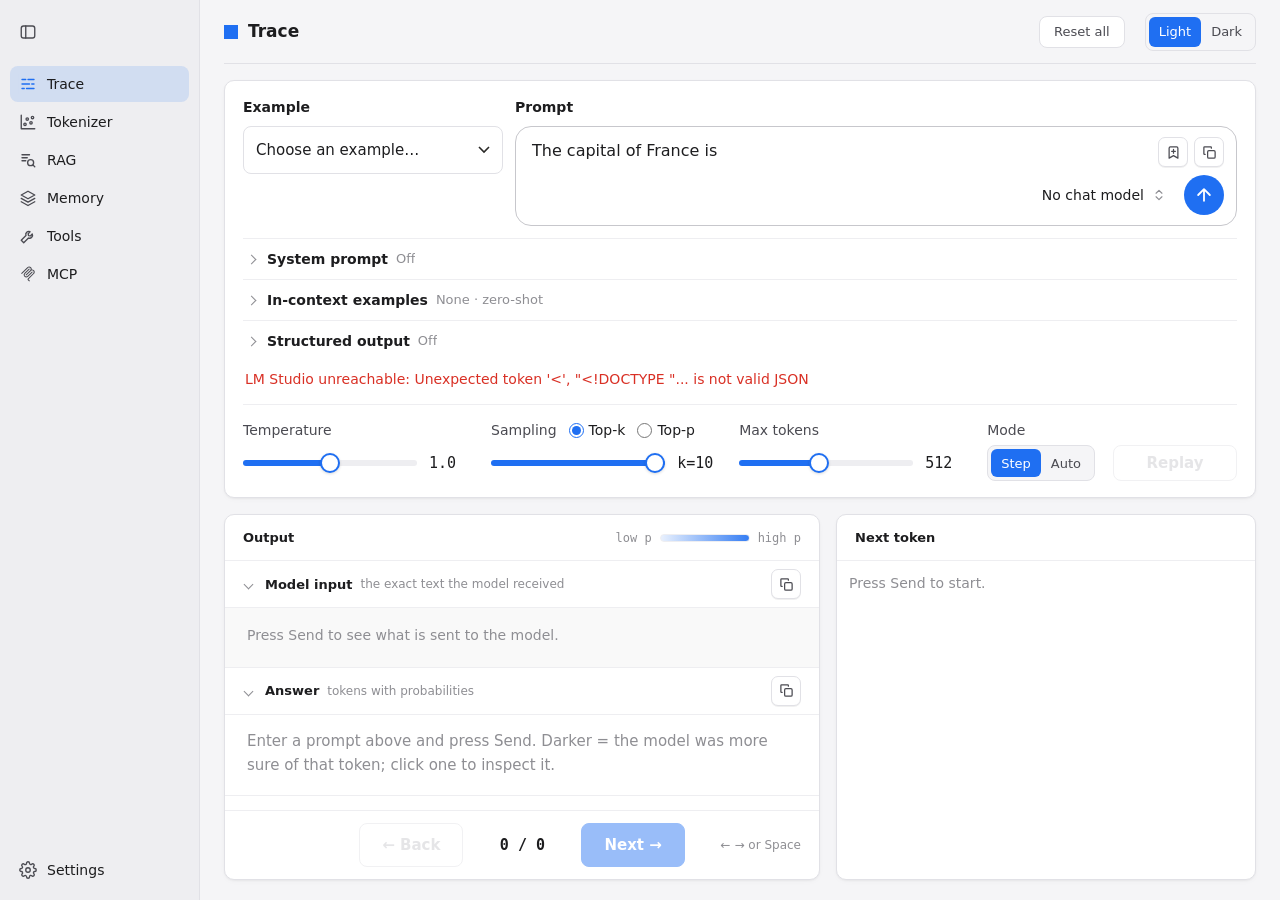
==== index.html @ a50390bc "MCP page: permissions shield, save/copy, date prompt, answer export; lmt script - MCP message box: S" ====
<!doctype html>
<html lang="en">
<head>
<meta charset="utf-8">
<meta name="viewport" content="width=device-width, initial-scale=1">
<title>LM Trace</title>
<style>
  /* LM Studio look: system font, white panels, light grey lines, blue accent.
     --red/--red-rgb carry the accent (token shading, chips); the name is historical. */
  :root {
    color-scheme: light;
    --paper: #f5f5f7;
    --field: #ffffff;
    --paper-2: #eeeef1;
    --line: #e1e1e6;
    --stone-2: #c7c7cc;
    --ink: #1d1d1f;
    --ink-2: #4b4b52;
    --ink-3: #8e8e93;
    --red: #1f6ff2;
    --red-rgb: 31, 111, 242;
    --sans: -apple-system, BlinkMacSystemFont, "SF Pro Text", system-ui, sans-serif;
    --mono: ui-monospace, "SF Mono", Menlo, monospace;
    --input-bg: #ffffff;
    --shadow-rgb: 0, 0, 0;
    --primary: #1f6ff2;
    --primary-hover: #185ed6;
    --on-primary: #ffffff;
    --danger: #d93025;
    --tip-bg: #1d1d1f;
    --tip-fg: #f5f5f7;
    --tip-sub: #c7c7cc;
    --tip-code: #8ab4ff;
    --r: 10px;
    --lift: 0 1px 2px rgba(0, 0, 0, .04), 0 2px 8px -4px rgba(0, 0, 0, .08);
  }
  :root[data-theme="dark"] {
    color-scheme: dark;
    --paper: #161618;
    --field: #1f1f22;
    --paper-2: #2a2a2e;
    --line: #333338;
    --stone-2: #4a4a50;
    --ink: #ececf0;
    --ink-2: #b9b9c0;
    --ink-3: #85858c;
    --red: #4c8dff;
    --red-rgb: 76, 141, 255;
    --input-bg: #18181a;
    --primary: #3b7cf5;
    --primary-hover: #5a90f7;
    --danger: #ff6b5e;
    --tip-bg: #f0f0f3;
    --tip-fg: #1d1d1f;
    --tip-sub: #4b4b52;
    --tip-code: #185ed6;
    --lift: 0 1px 2px rgba(0, 0, 0, .3), 0 2px 10px -4px rgba(0, 0, 0, .5);
  }
  /* Show tokens exactly: some code fonts would draw "<|" and "|>" as triangle ligatures. */
  * { font-variant-ligatures: none !important; font-feature-settings: "calt" 0, "liga" 0 !important; }
  * { box-sizing: border-box; }
  html, body { margin: 0; height: 100%; }
  body {
    background: var(--paper); color: var(--ink);
    font: 14px/1.5 var(--sans); -webkit-font-smoothing: antialiased;
  }
  .app {
    height: 100vh; max-width: 1280px; margin: 0 auto; padding: 0 24px 20px;
    display: grid; grid-template-rows: auto auto 1fr; gap: 16px;
  }

  /* Top bar */
  .top { display: flex; align-items: center; gap: 16px; height: 64px; border-bottom: 1px solid var(--line); }
  h1 { font-size: 17px; font-weight: 600; margin: 0; display: flex; align-items: center; gap: 10px; white-space: nowrap; }
  h1::before { content: ""; width: 14px; height: 14px; background: var(--red); }
  .top .spacer { flex: 1; }

  /* Shared field look: clearly an input */
  .field {
    font: 15px var(--sans); color: var(--ink);
    background: var(--field); border: 1px solid var(--line); border-radius: 8px;
    height: 40px; padding: 0 12px; outline: none;
    transition: border-color .15s, box-shadow .15s;
  }
  .field:hover { border-color: var(--stone-2); }
  .field:focus { border-color: var(--ink); box-shadow: 0 0 0 3px rgba(var(--red-rgb), .18); }
  select.field {
    appearance: none; cursor: pointer; padding-right: 34px; min-width: 240px; font-weight: 500;
    background: var(--field) url("data:image/svg+xml,%3Csvg xmlns='http://www.w3.org/2000/svg' width='12' height='8'%3E%3Cpath d='M1 1l5 5 5-5' fill='none' stroke='%232a2927' stroke-width='1.6'/%3E%3C/svg%3E") no-repeat right 12px center;
  }
  :root[data-theme="dark"] select.field { background-image: url("data:image/svg+xml,%3Csvg xmlns='http://www.w3.org/2000/svg' width='12' height='8'%3E%3Cpath d='M1 1l5 5 5-5' fill='none' stroke='%23b9b9c0' stroke-width='1.6'/%3E%3C/svg%3E"); }

  /* Main: output + candidates */
  .main { display: grid; grid-template-columns: 1fr 420px; gap: 16px; min-height: 0; }
  .panel { background: var(--field); border: 1px solid var(--line); border-radius: var(--r); display: flex; flex-direction: column; min-height: 0; box-shadow: var(--lift); }
  .panel-head {
    display: flex; align-items: center; gap: 20px; padding: 12px 18px; border-bottom: 1px solid var(--paper-2);
    font-size: 13px; color: var(--ink-3); min-height: 46px; flex-wrap: wrap;
  }
  .panel-head h2 { font-size: 13px; font-weight: 600; color: var(--ink); margin: 0; margin-right: auto; }
  .stats b { color: var(--ink); font-weight: 600; font-family: var(--mono); }
  .minput-body .sp {
    display: inline-block; line-height: 1.5; padding: 0 6px; margin-right: 2px; border-radius: 5px;
    color: var(--red); background: rgba(var(--red-rgb), .08); box-shadow: inset 0 0 0 1px rgba(var(--red-rgb), .55);
  }
  [data-tip] { cursor: help; }
  #tip {
    position: fixed; z-index: 50; max-width: 300px; padding: 10px 12px; border-radius: 8px; pointer-events: none;
    background: var(--tip-bg); color: var(--tip-fg); font: 13px/1.45 var(--sans); box-shadow: 0 8px 24px -6px rgba(0,0,0,.35);
    opacity: 0; transform: translateY(2px); transition: opacity .12s, transform .12s;
  }
  #tip.show { opacity: 1; transform: none; }
  #tip b { display: block; font-weight: 600; margin-bottom: 4px; }
  #tip code { display: inline-block; font: 12px var(--mono); color: var(--tip-code); margin-bottom: 6px; }
  #tip span { display: block; color: var(--tip-sub); }
  .minput-body .sp.bos { color: var(--ink-2); background: var(--paper-2); box-shadow: inset 0 0 0 1px var(--stone-2); }
  .minput-body .role { color: var(--red); font-weight: 600; }
  .minput-body .nl { color: var(--stone-2); }
  .minput-body .hint { font-family: var(--sans); }
  /* Output: ONE scroll area with three collapsible sections. Headers stick to the top while you scroll. */
  .output { flex: 1; overflow-y: auto; }
  .sec { border-bottom: 1px solid var(--paper-2); }
  .sec > summary {
    position: sticky; top: 0; z-index: 2; list-style: none; cursor: pointer; user-select: none;
    display: flex; align-items: center; gap: 8px; min-height: 46px; padding: 8px 18px 8px 16px;
    background: var(--field); border-bottom: 1px solid transparent;
    font: 600 13px var(--sans); color: var(--ink);
  }
  .sec[open] > summary { border-bottom-color: var(--paper-2); }
  .sec > summary:hover { background: color-mix(in srgb, var(--field) 94%, var(--ink)); }
  .sec > summary::-webkit-details-marker { display: none; }
  .sec > summary .sub { font: 400 12px var(--sans); color: var(--ink-3); }
  .chev { width: 16px; height: 16px; flex: none; display: grid; place-items: center; color: var(--ink-3); transition: transform .15s; }
  .chev::before { content: ""; width: 6px; height: 6px; border: solid currentColor; border-width: 0 1.6px 1.6px 0; transform: rotate(-45deg); }
  .sec[open] > summary .chev { transform: rotate(90deg); }
  .sec-body { padding: 14px 22px 18px; }
  .sec-input .sec-body { background: rgba(var(--shadow-rgb), .025); }
  .minput-body { font: 14px/1.9 var(--mono); white-space: pre-wrap; word-break: break-word; color: var(--ink); }
  .reason-body { font: 14px/1.6 var(--sans); color: var(--ink-3); white-space: pre-wrap; word-break: break-word; }
  .tokens { font: 18px/2.1 var(--mono); word-break: break-word; }
  .empty { display: block; font: 15px/1.6 var(--sans); color: var(--ink-3); }
  .tok { display: inline; white-space: pre-wrap; cursor: pointer; padding: 3px 1px; border-radius: 3px; }
  .tok:hover { outline: 1px solid var(--ink-3); }
  .tok.sel { outline: 2px solid var(--ink); }
  .tok.new { animation: pop .35s ease-out; }
  @keyframes pop { from { outline: 2px solid var(--red); outline-offset: 3px; } to { outline: 2px solid transparent; outline-offset: 0; } }
  .ws { color: var(--ink-3); }
  .tok.end { display: inline-block; margin-left: 6px; padding: 0 8px; line-height: 26px; border-radius: 6px; font-size: 14px; vertical-align: 1px; }
  .tok.end.stop { color: var(--red); background: rgba(var(--red-rgb), .08); box-shadow: inset 0 0 0 1px rgba(var(--red-rgb), .55); }
  .tok.end.length { color: var(--ink-2); font-family: var(--sans); background: var(--paper-2); box-shadow: inset 0 0 0 1px var(--line); }
  .end-info .tag { display: inline-block; font: 600 16px var(--mono); color: var(--red); padding: 4px 10px; border-radius: 6px; background: rgba(var(--red-rgb), .08); box-shadow: inset 0 0 0 1px rgba(var(--red-rgb), .55); margin: 6px 0 14px; }
  .end-info p { margin: 0 0 10px; color: var(--ink-2); line-height: 1.55; }
  .tokens.has-next::after {
    content: ""; display: inline-block; width: 11px; height: 22px; vertical-align: -4px; margin-left: 2px;
    border: 2px dashed var(--red); border-radius: 3px; animation: blink 1.1s steps(2) infinite;
  }
  @keyframes blink { 50% { opacity: .25; } }
  .wsname { font-family: var(--sans); font-style: italic; color: var(--ink-3); }
  .cand.hit .wsname, .pick .wsname { color: var(--red); }
  .pick { color: var(--red); font-weight: 600; white-space: pre; }

  .legend { display: flex; align-items: center; gap: 8px; font: 12px var(--mono); color: var(--ink-3); }
  .legend .ramp { width: 90px; height: 8px; border-radius: 4px; background: linear-gradient(90deg, rgba(var(--red-rgb), .1), rgba(var(--red-rgb), .9)); border: 1px solid var(--paper-2); }

  #detail { padding: 18px; overflow-y: auto; flex: 1; }
  .hint { color: var(--ink-3); margin: 0; }
  .chosen { font: 500 26px var(--mono); white-space: pre; overflow: hidden; text-overflow: ellipsis; }
  .meta { font: 13px/1.6 var(--mono); color: var(--ink-3); margin: 4px 0 20px; }
  .cand { display: grid; grid-template-columns: 1fr auto; gap: 4px 12px; margin-bottom: 14px; font: 14px var(--mono); }
  .cand .wsname { font-size: 12px; }
  .stats > span + span { margin-left: 12px; }
  #detail { overflow-x: hidden; padding: 12px; }
  .dist { display: flex; flex-direction: column; gap: 1px; font: 15px var(--mono); }
  .dist .row {
    display: grid; grid-template-columns: 22px 130px 1fr 72px; column-gap: 12px; align-items: center;
    height: 32px; padding: 0 12px 0 8px; border-radius: 8px; position: relative;
    transition: background .12s;
  }
  .dist .row:hover { background: rgba(var(--shadow-rgb), .045); }
  .dist .rk { font-size: 11px; color: var(--stone-2); text-align: right; }
  .dist .tk { text-align: right; color: var(--ink); white-space: pre; overflow: hidden; }
  .dist .tk.long { font-size: 11px; white-space: normal; word-break: break-all; line-height: 1.15; }
  .dist .track { height: 10px; border-radius: 5px; background: var(--paper-2); overflow: hidden; box-shadow: inset 0 1px 1px rgba(var(--shadow-rgb), .08); }
  .dist .track i { display: block; height: 100%; border-radius: 5px; background: linear-gradient(180deg, #8f877a, #7a7266); }
  .dist .pc { text-align: right; color: var(--ink-2); font-size: 14px; font-variant-numeric: tabular-nums; white-space: nowrap; }
  .dist .hit { background: rgba(var(--red-rgb), .08); box-shadow: inset 3px 0 0 var(--red); }
  .dist .hit:hover { background: rgba(var(--red-rgb), .11); }
  .dist .hit .tk, .dist .hit .pc { color: var(--red); font-weight: 600; }
  .dist .hit .track i { background: var(--red); }
  .dist .out .tk, .dist .out .pc { color: var(--stone-2); }
  .dist .out .track { background: transparent; box-shadow: inset 0 0 0 1px var(--paper-2); }
  .dist .cut {
    display: flex; align-items: center; gap: 10px; margin: 5px 12px 4px;
    font: 500 11px var(--sans); letter-spacing: .06em; text-transform: uppercase; color: var(--ink-3);
  }
  .dist .cut::before, .dist .cut::after { content: ""; flex: 1; height: 1px; background: var(--line); }
  .dist .cols { display: grid; grid-template-columns: 22px 130px 1fr 72px; column-gap: 12px; padding: 0 12px 6px 8px;
    font: 500 11px var(--sans); letter-spacing: .06em; text-transform: uppercase; color: var(--ink-3); }
  .dist .cols span:nth-child(2) { text-align: right; }
  .dist .cols span:last-child { text-align: right; }
  .panel-foot {
    margin-top: auto; min-height: 69px; padding: 12px 18px; border-top: 1px solid var(--paper-2);
    display: flex; align-items: center; font-size: 12px; line-height: 1.45; color: var(--ink-3);
  }
  .panel-foot:empty { visibility: hidden; }
  .panel-head .sub { font: 13px var(--mono); color: var(--ink-3); }
  .cand-head { display: flex; justify-content: space-between; font-size: 11px; text-transform: uppercase; letter-spacing: .06em; color: var(--ink-3); margin-bottom: 10px; }
  .cand .t { white-space: pre; overflow: hidden; text-overflow: ellipsis; }
  .cand .v { color: var(--ink-3); text-align: right; font-size: 13px; }
  .cand .bar { grid-column: 1 / -1; height: 8px; border-radius: 4px; background: var(--paper-2); overflow: hidden; }
  .cand .bar i { display: block; height: 100%; background: var(--stone-2); }
  .cand.hit .t { color: var(--red); font-weight: 600; }
  .cand.hit .bar i { background: var(--red); }

  .stepbar { display: none; align-items: center; justify-content: center; gap: 14px; padding: 12px 18px; border-top: 1px solid var(--paper-2); }
  .stepping .stepbar { display: flex; }
  .stepbar .pos { font: 600 15px var(--mono); min-width: 90px; text-align: center; }
  .stepbar .keyhint { position: absolute; right: 18px; font-size: 12px; color: var(--ink-3); }
  .stepbar { position: relative; }
  .btn:disabled { opacity: .45; cursor: default; }
  .btn:disabled:hover { background: var(--ink); border-color: var(--ink); }

  /* Composer */
  .composer { background: var(--field); border: 1px solid var(--line); border-radius: var(--r); padding: 16px 18px; box-shadow: var(--lift); }
  .prompt-grid { display: grid; grid-template-columns: 260px 1fr; gap: 8px 12px; align-items: start; }
  /* Optional parts: one compact row each; open to edit. Same columns as the prompt grid. */
  .opts { margin-top: 12px; border-top: 1px solid var(--paper-2); }
  .opt { border-bottom: 1px solid var(--paper-2); }
  .opt:last-child { border-bottom: 0; }  /* the settings row below has its own line */
  .opt > summary {
    list-style: none; cursor: pointer; user-select: none; display: flex; align-items: center; gap: 8px;
    height: 40px; padding: 0; font-size: 14px;
  }
  .opt > summary::-webkit-details-marker { display: none; }
  .opt > summary:hover .opt-title, .opt > summary:hover .chev { color: var(--red); }
  .opt[open] > summary .chev { transform: rotate(90deg); }
  .opt-title { font-weight: 600; color: var(--ink); }
  .opt-state { color: var(--ink-3); font-size: 13px; min-width: 0; overflow: hidden; text-overflow: ellipsis; white-space: nowrap; }
  .opt-state.on { color: var(--red); }
  .opt-state.bad { color: var(--danger); }
  .opt-body { display: grid; grid-template-columns: 260px 1fr 124px; gap: 6px 12px; padding: 0 0 14px; align-items: start; }
  .lbl-s { font-size: 12px; color: var(--ink-3); }
  .lbl-s a { color: var(--red); }
  .lbl .opt { font-weight: 400; color: var(--ink-3); margin-left: 4px; }
  .input.mono { font: 13px/1.5 var(--mono); }
  .input.invalid, .input.invalid:focus { border-color: var(--danger); box-shadow: 0 0 0 3px color-mix(in srgb, var(--danger) 18%, transparent); }
  .field-err { font-size: 12px; color: var(--danger); margin-top: 4px; }
  .field-err:empty { display: none; }
  .hdr-lbl { font-size: 15px; font-weight: 600; margin-left: 12px; }
  .top .copy { margin-left: 0; }
  .top .copy[hidden] { display: none; }
  #preset { min-width: 240px; }
  .hdr-btn {
    height: 32px; padding: 0 14px; border-radius: 8px; cursor: pointer; margin-right: 4px;
    border: 1px solid var(--line); background: var(--field); color: var(--ink-2); font: 500 13px var(--sans);
  }
  .hdr-btn:hover { color: var(--ink); border-color: var(--stone-2); }

  /* In-context examples: one bordered box like the other fields, with the same icons at top right. */
  .shots {
    position: relative; display: flex; flex-direction: column; gap: 8px; min-height: 48px;
    padding: 7px 9px; border: 1px solid var(--stone-2); border-radius: 8px;
    background: var(--input-bg); box-shadow: inset 0 1px 2px rgba(var(--shadow-rgb), .06);
  }
  .shots .input-tools { top: 8px; right: 21px; }  /* 8 + 1px border = same spot as the other boxes */
  .shots .input-tools .copy { margin: 0; }
  .shots .input-tools .copy[hidden] { display: none; }
  .shot-head, .shot { display: grid; grid-template-columns: 1fr 1fr 30px; gap: 8px; align-items: start; }
  .shot-head[hidden] { display: none; }
  .shot-head span { font-size: 12px; color: var(--ink-3); line-height: 32px; }
  .shot .input { width: 100%; }
  .shot .copy { margin: 9px 0 0; }
  .shot .copy:hover { color: var(--danger); }
  #shotList { display: flex; flex-direction: column; gap: 8px; }
  #shotList:empty { display: none; }
  .add-shot {
    align-self: flex-start; height: 32px; padding: 0 12px; border-radius: 7px; cursor: pointer;
    border: 1px dashed var(--stone-2); background: transparent; color: var(--ink-2); font: 500 13px var(--sans);
  }
  .add-shot:hover { border-style: solid; color: var(--ink); background: var(--field); }
  .lbl { font-size: 14px; font-weight: 600; color: var(--ink); }
  /* Copy buttons: one icon style everywhere */
  .copy {
    flex: none; display: inline-grid; place-items: center; width: 30px; height: 30px; margin-left: auto; padding: 0;
    border: 1px solid var(--line); border-radius: 7px; cursor: pointer; color: var(--ink-2);
    background: var(--field); box-shadow: 0 1px 0 rgba(var(--shadow-rgb), .06);
    transition: color .15s, background .15s, border-color .15s;
  }
  .copy svg { width: 15px; height: 15px; }
  .copy:hover { color: var(--ink); border-color: var(--stone-2); background: var(--input-bg); }
  .copy:focus-visible { outline: 2px solid var(--red); outline-offset: 2px; }
  .copy.done { color: var(--on-primary); background: var(--primary); border-color: var(--primary); }
  .input-wrap { position: relative; min-width: 0; }
  .input-wrap .input { width: 100%; padding-right: 140px; }
  .input-tools { position: absolute; top: 9px; right: 22px; display: flex; gap: 6px; }  /* clear of the scroll bar of a long text */
  .input-tools .copy { margin: 0; }
  .input-tools .copy[hidden] { display: none; }
  #delPrompt:hover { color: var(--danger); }
  select.field.ex { height: 48px; min-width: 0; width: 100%; font-weight: 400; }
  .input {
    flex: 1; min-width: 0; resize: none; display: block;
    font: 16px/1.5 var(--sans); color: var(--ink);
    background: var(--input-bg); border: 1px solid var(--stone-2); border-radius: 8px;
    padding: 11px 14px; min-height: 48px; outline: none;
    box-shadow: inset 0 1px 2px rgba(var(--shadow-rgb), .06);
    transition: border-color .15s, box-shadow .15s;
  }
  .input:hover { border-color: var(--ink-3); }
  .input:focus { border-color: var(--ink); box-shadow: 0 0 0 3px rgba(var(--red-rgb), .18); }
  .input::placeholder { color: var(--ink-3); }
  .btn.primary { height: 48px; padding: 0 26px; flex: none; }
  .settings { display: flex; align-items: flex-start; gap: 10px; flex-wrap: wrap; margin-top: 14px; padding-top: 14px; border-top: 1px solid var(--paper-2); }
  .settings .push { margin-left: auto; align-self: flex-end; height: 36px; }
  #replay { width: 124px; padding: 0; display: inline-flex; align-items: center; justify-content: center; }  /* one column: same width, same right edge */
  .param { display: flex; align-items: center; gap: 8px; font-size: 13px; font-weight: 500; color: var(--ink-2); }
  .param .field { width: 72px; height: 36px; padding: 0 10px; font-family: var(--mono); font-size: 14px; background: var(--paper); }
  .ctl { display: flex; flex-direction: column; gap: 4px; margin-right: 8px; flex: 1 1 150px; min-width: min-content; }
  .ctl-seg { flex: none; }
  .ctl-seg .seg button { height: 28px; }
  .ctl-row input[type=range] { flex: 1; width: 0; min-width: 70px; }
  .ctl-label { display: flex; align-items: center; gap: 12px; white-space: nowrap; height: 22px; font-size: 14px; font-weight: 500; color: var(--ink-2); }
  .ctl-row { display: flex; align-items: center; gap: 12px; height: 36px; }  /* same height as the Thinking/Mode switches */
  .ctl output { font: 500 15px var(--mono); color: var(--ink); min-width: 44px; }
  .radio { display: inline-flex; align-items: center; gap: 5px; font-weight: 500; color: var(--ink); cursor: pointer; }
  .radio input { accent-color: var(--red); width: 15px; height: 15px; margin: 0; cursor: pointer; }
  input[type=range] { -webkit-appearance: none; appearance: none; width: 150px; height: 22px; background: transparent; cursor: pointer; margin: 0; }
  input[type=range]::-webkit-slider-runnable-track { height: 6px; border-radius: 3px; background: linear-gradient(var(--primary), var(--primary)) 0 / var(--fill, 50%) 100% no-repeat, var(--paper-2); }
  input[type=range]::-moz-range-track { height: 6px; border-radius: 3px; background: var(--paper-2); }
  input[type=range]::-moz-range-progress { height: 6px; border-radius: 3px; background: var(--primary); }
  input[type=range]::-webkit-slider-thumb { -webkit-appearance: none; width: 20px; height: 20px; margin-top: -7px; border-radius: 50%; background: var(--field); border: 2px solid var(--primary); box-shadow: 0 1px 3px rgba(0,0,0,.15); }
  input[type=range]::-moz-range-thumb { width: 16px; height: 16px; border-radius: 50%; background: var(--field); border: 2px solid var(--primary); }
  input[type=range]:focus-visible { outline: 2px solid rgba(var(--red-rgb), .4); outline-offset: 2px; border-radius: 4px; }
  .sep { width: 1px; height: 24px; background: var(--line); margin: 0 4px; }
  .seg { display: inline-flex; background: var(--paper); border: 1px solid var(--line); border-radius: 8px; padding: 3px; }
  .seg button {
    font: 500 13px var(--sans); color: var(--ink-2); background: transparent; border: 0;
    height: 30px; padding: 0 10px; border-radius: 6px; cursor: pointer;
  }
  .seg button:hover { color: var(--ink); }
  .seg button[aria-pressed="true"] { background: var(--primary); color: var(--on-primary); }
  .seg button:disabled { cursor: default; color: var(--stone-2); }
  .seg button:disabled[aria-pressed="true"] { background: var(--paper-2); color: var(--ink-3); }
  .seg button:disabled { pointer-events: none; }  /* let hover reach the group, which holds the tooltip */
  .btn {
    font: 600 15px var(--sans); height: 44px; padding: 0 22px; border-radius: 8px; cursor: pointer;
    border: 1px solid var(--primary); background: var(--primary); color: var(--on-primary);
    display: inline-flex; align-items: center; gap: 8px; transition: background .15s;
  }
  .btn:hover { background: var(--primary-hover); border-color: var(--primary-hover); }
  .btn.ghost { background: transparent; color: var(--ink); border-color: var(--stone-2); }
  .btn.ghost:hover { background: var(--primary); color: var(--on-primary); border-color: var(--primary); }
  .btn.ghost:disabled { color: var(--stone-2); border-color: var(--line); background: transparent; cursor: default; }
  .btn.stop { background: var(--danger); border-color: var(--danger); }
  .btn.stop:hover { background: var(--ink); border-color: var(--ink); }
  kbd { font: 11px var(--mono); opacity: .7; }
  .error { color: var(--danger); font-size: 14px; padding: 8px 2px 0; }
  .error:empty { display: none; }

  /* Sidebar, as in LM Studio: one row per page. The toggle folds it to a rail of icons. Same block in embeddings.html. */
  body { display: flex; }
  .app { flex: 1; min-width: 0; }
  .side {
    position: sticky; top: 0; flex: none; width: 200px; height: 100vh; display: flex; flex-direction: column; gap: 2px;
    padding: 0 10px 12px; background: var(--paper-2); border-right: 1px solid var(--line); overflow: hidden; transition: width .15s;
  }
  .side-top { display: flex; align-items: center; height: 64px; }
  .side a, .side-toggle {
    display: flex; align-items: center; gap: 10px; height: 36px; padding: 0 9px; border-radius: 8px; flex: none;
    color: var(--ink); text-decoration: none; font: 500 14px var(--sans); white-space: nowrap;
  }
  .side-toggle { width: 36px; justify-content: center; padding: 0; border: 0; background: transparent; color: var(--ink-2); cursor: pointer; }
  .side a:hover, .side-toggle:hover { background: rgba(var(--shadow-rgb), .06); }
  .side a[aria-current="page"] { background: rgba(var(--red-rgb), .14); }
  .side svg { width: 18px; height: 18px; flex: none; color: var(--ink-2); }
  .side a[aria-current="page"] svg { color: var(--red); }
  :root[data-side="closed"] .side { width: 57px; }
  :root[data-side="closed"] .side a span { display: none; }
  .side a.side-foot { margin-top: auto; }  /* Settings: at the bottom of the sidebar */

  @media (max-width: 860px) {
    .app { height: auto; min-height: 100vh; padding: 0 16px 16px; }
    .main { grid-template-columns: 1fr; }
    .output { min-height: 40vh; }
    select.field { min-width: 0; width: 100%; }
    .top { flex-wrap: wrap; height: auto; padding: 12px 0; }
    .sep { display: none; }
    .settings .push { margin-left: 0; }
    .prompt-grid { grid-template-columns: 1fr; }
    .prompt-grid > :nth-child(3) { order: 1; margin-bottom: 6px; }
    .prompt-grid > :nth-child(2) { order: 2; }
    .prompt-grid > :nth-child(4) { order: 3; }
  }
</style>
<link rel="stylesheet" href="/composer.css">
<script>
  // Saved choice, else the system setting. Set before the page draws, so there is no flash.
  let t = null;
  try { t = localStorage.getItem("theme"); } catch {}
  document.documentElement.dataset.theme = t || (matchMedia("(prefers-color-scheme: dark)").matches ? "dark" : "light");
  // Sidebar: always folded on a narrow screen; else the saved choice, or open.
  const narrow = matchMedia("(max-width: 860px)");
  const sideFor = () => { let v = null; try { v = localStorage.getItem("sidebar"); } catch {} return narrow.matches ? "closed" : v || "open"; };
  document.documentElement.dataset.side = sideFor();
  narrow.addEventListener("change", () => document.documentElement.dataset.side = sideFor());
</script>
</head>
<body>
<nav class="side" aria-label="Pages">
  <div class="side-top"><button type="button" class="side-toggle" id="sideToggle" title="Show or hide the sidebar" aria-label="Show or hide the sidebar"><svg viewBox="0 0 24 24" fill="none" stroke="currentColor" stroke-width="1.8" stroke-linecap="round" stroke-linejoin="round" aria-hidden="true"><rect x="3" y="4" width="18" height="16" rx="3"/><path d="M9 4v16"/></svg></button></div>
  <a href="/" aria-current="page" title="Trace: tokens and their probabilities"><svg viewBox="0 0 24 24" fill="none" stroke="currentColor" stroke-width="1.8" stroke-linecap="round" aria-hidden="true"><path d="M4 6h5M12 6h8M4 12h10M17 12h3M4 18h3M10 18h10"/></svg><span>Trace</span></a>
  <a href="/embeddings.html" title="Tokenizer: tokens, IDs and embeddings"><svg viewBox="0 0 24 24" fill="none" stroke="currentColor" stroke-width="1.8" stroke-linecap="round" stroke-linejoin="round" aria-hidden="true"><path d="M3 3v18h18"/><circle cx="8" cy="15" r="1.6"/><circle cx="11" cy="8" r="1.6"/><circle cx="16" cy="13" r="1.6"/><circle cx="18" cy="6" r="1.6"/></svg><span>Tokenizer</span></a>
  <a href="/rag.html" title="RAG: answers from your documents"><svg viewBox="0 0 24 24" fill="none" stroke="currentColor" stroke-width="1.8" stroke-linecap="round" stroke-linejoin="round" aria-hidden="true"><path d="M4 5h10M4 9h7M4 13h5"/><circle cx="15.5" cy="15.5" r="4"/><path d="M18.5 18.5 21 21"/></svg><span>RAG</span></a>
  <a href="/memory.html" title="Memory: what the agent remembers"><svg viewBox="0 0 24 24" fill="none" stroke="currentColor" stroke-width="1.8" stroke-linecap="round" stroke-linejoin="round" aria-hidden="true"><path d="M12 3 3 8l9 5 9-5-9-5z"/><path d="M3 12.5l9 5 9-5"/><path d="M3 17l9 5 9-5"/></svg><span>Memory</span></a>
  <a href="/tools.html" title="Tools: how a model uses tools"><svg viewBox="0 0 24 24" fill="none" stroke="currentColor" stroke-width="1.8" stroke-linecap="round" stroke-linejoin="round" aria-hidden="true"><path d="M14.7 6.3a4 4 0 0 0-5.4 5.1L3 17.7 6.3 21l6.3-6.3a4 4 0 0 0 5.1-5.4l-2.6 2.6-2.4-.5-.5-2.4z"/></svg><span>Tools</span></a>
  <a href="/mcp.html" title="MCP: connect a model to tools and data"><svg viewBox="0 0 24 24" fill="currentColor" aria-hidden="true"><path d="M19.97 11.84c.66-.66 1.02-1.53 1.02-2.46s-.36-1.8-1.02-2.46l-.04-.04a3.45 3.45 0 0 0-2.46-1.02c-.17 0-.34.03-.51.05c.02-.17.05-.33.05-.51c0-.93-.36-1.8-1.02-2.46s-1.53-1.02-2.46-1.02s-1.8.36-2.46 1.02L3.2 10.81a.694.694 0 0 0 .98.98l7.87-7.87c.39-.39.92-.61 1.47-.61A2.08 2.08 0 0 1 15.6 5.4c0 .56-.22 1.08-.61 1.48l-5.86 5.86l-.08.08c-.27.27-.27.71 0 .98c.14.14.31.2.49.2s.36-.07.49-.2l5.94-5.94a2.09 2.09 0 0 1 2.95 0l.04.04c.39.39.61.92.61 1.47s-.22 1.08-.61 1.48l-7.11 7.11c-.63.63-.63 1.66 0 2.29l1.46 1.46c.14.14.31.2.49.2s.36-.07.49-.2c.27-.27.27-.71 0-.98l-1.46-1.46a.235.235 0 0 1 0-.33l7.11-7.11Z"/><path d="M17.96 9.83a.694.694 0 0 0-.98-.98l-5.82 5.82c-.81.81-2.14.81-2.95 0s-.81-2.14 0-2.95l5.82-5.82a.694.694 0 0 0-.98-.98l-5.82 5.82a3.476 3.476 0 0 0 0 4.92c.68.68 1.57 1.02 2.46 1.02s1.78-.34 2.46-1.02l5.82-5.82Z"/></svg><span>MCP</span></a>
  <a href="/settings.html" class="side-foot" title="Settings: model formats, embedding prefixes and LM Studio"><svg viewBox="0 0 24 24" fill="none" stroke="currentColor" stroke-width="1.8" stroke-linecap="round" stroke-linejoin="round" aria-hidden="true"><circle cx="12" cy="12" r="3"/><path d="M19.4 15a1.65 1.65 0 0 0 .33 1.82l.06.06a2 2 0 1 1-2.83 2.83l-.06-.06a1.65 1.65 0 0 0-1.82-.33 1.65 1.65 0 0 0-1 1.51V21a2 2 0 1 1-4 0v-.09A1.65 1.65 0 0 0 9 19.4a1.65 1.65 0 0 0-1.82.33l-.06.06a2 2 0 1 1-2.83-2.83l.06-.06A1.65 1.65 0 0 0 4.68 15a1.65 1.65 0 0 0-1.51-1H3a2 2 0 1 1 0-4h.09A1.65 1.65 0 0 0 4.6 9a1.65 1.65 0 0 0-.33-1.82l-.06-.06a2 2 0 1 1 2.83-2.83l.06.06A1.65 1.65 0 0 0 9 4.68a1.65 1.65 0 0 0 1-1.51V3a2 2 0 1 1 4 0v.09a1.65 1.65 0 0 0 1 1.51 1.65 1.65 0 0 0 1.82-.33l.06-.06a2 2 0 1 1 2.83 2.83l-.06.06A1.65 1.65 0 0 0 19.4 9a1.65 1.65 0 0 0 1.51 1H21a2 2 0 1 1 0 4h-.09a1.65 1.65 0 0 0-1.51 1z"/></svg><span>Settings</span></a>
</nav>
<div class="app">
  <header class="top">
    <h1>Trace</h1>
    <select id="model" class="field" aria-label="Chat model" hidden></select>
    <span class="spacer"></span>
    <button type="button" id="resetAll" class="hdr-btn" title="Clear the whole screen: prompt, system prompt, in-context examples, output and settings">Reset all</button>
    <span class="seg" id="theme" role="group" aria-label="Theme">
      <button data-theme="light" aria-pressed="false">Light</button>
      <button data-theme="dark" aria-pressed="false">Dark</button>
    </span>
  </header>

  <section class="composer" aria-label="Prompt and settings">
    <div class="prompt-grid">
      <label for="examples" class="lbl">Example</label>
      <label for="prompt" class="lbl">Prompt</label>
      <select id="examples" class="field ex">
      </select>
      <div class="cbox"><div class="cbox-top"><textarea id="prompt" class="cbox-input" rows="1" placeholder="Type a prompt, or choose an example…">The capital of France is</textarea><div class="input-tools"><button type="button" class="copy" id="delPrompt" title="Delete this saved example" aria-label="Delete this saved example" hidden></button><button type="button" class="copy" id="savePrompt" title="Save as an example: the prompt, the system prompt, the in-context examples, the structured output and the settings" aria-label="Save as an example"></button><button type="button" class="copy" data-copy="prompt" title="Copy prompt" aria-label="Copy prompt"></button></div></div>
        <div class="cbox-bar"><div id="chatPick" class="grow"></div><button id="run" class="send-round" aria-label="Send"></button></div></div>
    </div>
    <!-- Optional parts of the request. Collapsed rows; each shows its state when closed. -->
    <div class="opts">
      <details class="opt" id="optSystem">
        <summary><span class="chev"></span><span class="opt-title">System prompt</span><span class="opt-state" id="stSystem"></span></summary>
        <div class="opt-body">
          <label for="sysExamples" class="lbl-s">Examples</label>
          <div class="lbl-s">Instructions for the model, sent before the conversation</div>
          <span></span>
          <select id="sysExamples" class="field ex"></select>
          <div class="input-wrap"><textarea id="system" class="input" rows="1" placeholder="Instructions for the model, for example: Answer in one sentence."></textarea><div class="input-tools"><button type="button" class="copy" id="delSystem" title="Delete saved system prompt" aria-label="Delete saved system prompt" hidden></button><button type="button" class="copy" id="saveSystem" title="Save system prompt to the list" aria-label="Save system prompt to the list"></button><button type="button" class="copy" data-copy="system" title="Copy system prompt" aria-label="Copy system prompt"></button></div></div>
          <span></span>
        </div>
      </details>
      <details class="opt" id="optShots">
        <summary><span class="chev"></span><span class="opt-title">In-context examples</span><span class="opt-state" id="stShots"></span></summary>
        <div class="opt-body">
          <label for="shotSets" class="lbl-s">Examples</label>
          <div class="lbl-s">Example questions and answers, sent before your prompt · 1 = one-shot, 2 or more = few-shot</div>
          <span></span>
          <select id="shotSets" class="field ex"></select>
          <div class="shots">
            <div class="shot-head" id="shotHead" hidden><span>User (example question)</span><span>Assistant (example answer)</span><span></span></div>
            <div id="shotList"></div>
            <button type="button" class="add-shot" id="addShot">+ Add example</button>
            <div class="input-tools">
              <button type="button" class="copy" id="delShots" title="Delete saved in-context examples" aria-label="Delete saved in-context examples" hidden></button>
              <button type="button" class="copy" id="saveShots" title="Save these in-context examples to the list" aria-label="Save in-context examples"></button>
              <button type="button" class="copy" data-copy="shots" title="Copy in-context examples" aria-label="Copy in-context examples"></button>
            </div>
          </div>
          <span></span>
        </div>
      </details>
      <details class="opt" id="optSchema">
        <summary><span class="chev"></span><span class="opt-title">Structured output</span><span class="opt-state" id="stSchema"></span></summary>
        <div class="opt-body">
          <label for="schemaExamples" class="lbl-s">Examples</label>
          <div class="lbl-s">optional · a JSON schema the reply must follow · empty = off · <a href="https://lmstudio.ai/docs/developer/openai-compat/structured-output" target="_blank" rel="noopener">docs</a></div>
          <span></span>
          <select id="schemaExamples" class="field ex"></select>
          <div class="input-wrap"><textarea id="schema" class="input mono" rows="1" spellcheck="false" placeholder='{ "type": "object", "properties": { … } }'></textarea><div class="input-tools"><button type="button" class="copy" id="delSchema" title="Delete saved schema" aria-label="Delete saved schema" hidden></button><button type="button" class="copy" id="saveSchema" title="Save schema to the list" aria-label="Save schema to the list"></button><button type="button" class="copy" data-copy="schema" title="Copy schema" aria-label="Copy schema"></button></div><div class="field-err" id="schemaErr"></div></div>
          <span></span>
        </div>
      </details>
    </div>
    <div class="error" id="error"></div>
    <div class="settings">
      <div class="ctl">
        <div class="ctl-label">Temperature</div>
        <div class="ctl-row"><input id="temp" type="range" min="0" max="2" step="0.1" value="1"><output id="tempOut">1.0</output></div>
      </div>
      <div class="ctl">
        <div class="ctl-label">Sampling
          <label class="radio"><input type="radio" name="samp" value="k" checked> Top-k</label>
          <label class="radio"><input type="radio" name="samp" value="p"> Top-p</label>
        </div>
        <div class="ctl-row"><input id="samp" type="range" min="1" max="10" step="1" value="10"><output id="sampOut">k=10</output></div>
      </div>
      <div class="ctl">
        <div class="ctl-label">Max tokens</div>
        <div class="ctl-row"><input id="max" type="range" min="0" max="11" step="1" value="5"><output id="maxOut">512</output></div>
      </div>
      <div class="ctl ctl-seg">
        <div class="ctl-label">Mode</div>
        <span class="seg" id="speed" role="group" aria-label="Mode">
          <button data-ms="-1" aria-pressed="true">Step</button>
          <button data-ms="0" aria-pressed="false">Auto</button>
        </span>
      </div>
      <button id="replay" class="btn ghost push" disabled>Replay</button>
    </div>
  </section>

  <div class="main">
    <section class="panel stepping" id="outpanel">
      <div class="panel-head">
        <h2>Output</h2>
        <span class="stats" id="stats"></span>
        <span class="legend"><span>low p</span><span class="ramp"></span><span>high p</span></span>
      </div>
      <div class="output" id="output">
        <details class="sec sec-input" id="minput" open>
          <summary><span class="chev"></span>Model input <span class="sub">the exact text the model received</span><button type="button" class="copy" data-copy="minput" title="Copy model input" aria-label="Copy model input"></button></summary>
          <div class="sec-body minput-body" id="minputBody"><span class="hint">Press Send to see what is sent to the model.</span></div>
        </details>
        <details class="sec" id="reason" open hidden>
          <summary><span class="chev"></span>Reasoning <span class="sub" id="reasonCount"></span><button type="button" class="copy" data-copy="reason" title="Copy reasoning" aria-label="Copy reasoning"></button></summary>
          <div class="sec-body reason-body" id="reasonBody"></div>
        </details>
        <details class="sec" id="answer" open>
          <summary><span class="chev"></span>Answer <span class="sub" id="answerSub">tokens with probabilities</span><button type="button" class="copy" data-copy="output" title="Copy answer text" aria-label="Copy answer text"></button></summary>
          <div class="sec-body"><div class="tokens" id="tokens"><span class="empty">Enter a prompt above and press Send. Darker = the model was more sure of that token; click one to inspect it.</span></div></div>
        </details>
      </div>
      <div class="stepbar">
        <button class="btn ghost" id="back">← Back</button>
        <span class="pos" id="pos">0 / 0</span>
        <button class="btn" id="next">Next →</button>
        <span class="keyhint">← → or Space</span>
      </div>
    </section>
    <aside class="panel">
      <div class="panel-head"><h2 id="candTitle">Next token</h2></div>
      <div id="detail"><p class="hint">Click any token to see the alternatives the model considered.</p></div>
      <div class="panel-foot" id="detailFoot"></div>
    </aside>
  </div>

</div>

<script src="/composer.js"></script>
<script>
const $ = id => document.getElementById(id);
let data = [], sel = -1, pinned = false, ctrl = null;
let queue = [], streaming = false, playing = null, busy = false, speedMs = -1;

const show = s => s.replace(/ /g, "·").replace(/\n/g, "↵").replace(/\t/g, "→");
// Readable token label for the side panel: drop surrounding spaces; name whitespace-only tokens.
function label(tok) {
  if (tok.trim() !== "") return esc(tok.trim().replace(/\n/g, "↵").replace(/\t/g, "→"));
  const n = (tok.match(/\n/g) || []).length;
  const name = n ? (n > 1 ? `newline ×${n}` : "newline") : tok.includes("\t") ? "tab" : tok.length > 1 ? `space ×${tok.length}` : "space";
  return `<span class="wsname">${name}</span>`;
}
// Shared colour scale for tokens and bars: darker red = more likely.
const shade = p => `rgba(var(--red-rgb), ${(0.1 + 0.8 * p).toFixed(3)})`;
const pct = p => p >= 0.0001 ? (p * 100).toFixed(p >= 0.1 ? 1 : 2) + "%" : p > 0 ? "<0.01%" : "0%";

async function loadModels() {
  try {
    let ids = (await Composer.load()).filter(m => m.type === "llm").map(m => m.key);
    if (!ids.length) {
      const r = await fetch("/v1/models"), j = await r.json();
      if (!r.ok) throw new Error(j.error?.message || r.status);
      ids = j.data.map(m => m.id).filter(id => !/embed/i.test(id));
    }
    $("model").replaceChildren(...ids.map(id => new Option(id)));  // plain text, never HTML
  } catch (e) {
    $("error").textContent = `LM Studio unreachable: ${e.message || e}`;
  }
}

// Reasoning: set in the model menu of the message box (composer.js). Off = reasoning_effort "none":
// LM Studio then pre-fills an empty thought block, so the model answers directly.
const thinkingOff = () => Composer.reasonOf($("model").value) === "off";
const chatPick = Composer.picker({ select: $("model"), mount: $("chatPick"), label: "Chat model", isBusy: () => busy, onError: m => { $("error").textContent = m; } });
Composer.setSend($("run"), false, { key: "⌘ + Enter" });

// The stop token's name differs per model (<end_of_turn>, <|im_end|>, <|eot_id|>…). Learn it from candidates.
let stopName = null;
const STOP_RE = /^(<\|?(end_of_turn|im_end|eot_id|end|eos|return|endoftext|end_of_text)\|?>|<\/s>|<turn\|>|<[|｜]end[ _▁]of[ _▁]sentence[|｜]>)$/;

// Byte-level BPE models (Qwen, DeepSeek, GPT-2 family) send tokens in their internal alphabet:
// "Ġ" = space, "Ċ" = newline. Map them back to real text.
const BPE = (() => {
  const keep = [];
  for (let b = 33; b <= 126; b++) keep.push(b);
  for (let b = 161; b <= 172; b++) keep.push(b);
  for (let b = 174; b <= 255; b++) keep.push(b);
  const map = new Map(); let n = 0;
  for (let b = 0; b < 256; b++) map.set(String.fromCharCode(keep.includes(b) ? b : 256 + n++), b);
  return map;
})();
let byteLevel = false;
function bpeBytes(s) {
  if (/^<.*>$/.test(s)) return null;  // special tokens are already plain text
  const bytes = [];
  for (const ch of s) { const b = BPE.get(ch); if (b === undefined) return null; bytes.push(b); }
  return bytes;
}
function bpeText(s) {
  const bytes = bpeBytes(s);
  if (!bytes) return s;
  const text = new TextDecoder().decode(new Uint8Array(bytes));
  // Part of a multi-byte character (an emoji split over tokens): show the bytes, not "�".
  return text.includes("\uFFFD") ? `‹${bytes.map(b => b.toString(16).toUpperCase().padStart(2, "0")).join(" ")}›` : text;
}
function decodeTok(t) {
  if (!byteLevel) byteLevel = [t, ...t.top_logprobs].some(c => /[ĠĊ]/.test(c.token));
  if (!byteLevel) return t;
  t.raw = t.token;
  t.token = bpeText(t.token);
  for (const c of t.top_logprobs) c.token = bpeText(c.token);
  return t;
}
function seenCands(t) {
  if (stopName) return;
  const hit = t.top_logprobs.find(c => STOP_RE.test(c.token));
  if (hit) stopName = hit.token;
}

// Plain-language explanations for special tokens, shown as a tooltip on hover.
const START = "Start of a turn. The word after it names the speaker: user, model or system.";
const END = "End of a turn. Closes a message. When the model generates this token, it stops: it is the model's stop token.";
const TOKEN_HELP = {
  bos: ["Beginning of sequence", "Marks the start of the whole input. It is added once, before everything else."],
  begin_of_sentence: ["Beginning of sequence (DeepSeek)", "Marks the start of the whole input. It is added once, before everything else."],
  begin_of_text: ["Beginning of sequence", "Marks the start of the whole input. It is added once, before everything else."],
  start_of_turn: ["Start of turn (Gemma 3)", START],
  end_of_turn: ["End of turn (Gemma 3)", END],
  "open:turn": ["Start of turn (Gemma 4)", START],
  "close:turn": ["End of turn (Gemma 4)", END],
  im_start: ["Start of turn (ChatML)", START],
  im_end: ["End of turn (ChatML)", END],
  eot_id: ["End of turn (Llama)", END],
  start: ["Start of message (gpt-oss)", START],
  end: ["End of message (gpt-oss)", "Closes a message."],
  message: ["Message content (gpt-oss)", "The message text starts after this token."],
  channel: ["Channel (gpt-oss)", "The word after it names the channel: 'analysis' is reasoning, 'final' is the answer."],
  return: ["End of answer (gpt-oss)", "The model generates this token when its final answer is complete. It is the stop token."],
  user: ["User turn (DeepSeek)", "Starts your message. Your prompt follows this token."],
  assistant: ["Model turn (DeepSeek)", "Starts the model's reply. The model generates its text after this token."],
  end_of_sentence: ["End of sequence (DeepSeek)", "The model generates this token when its reply is complete. It is the stop token."],
  endoftext: ["End of text", "Marks the end of the text. The model stops here."],
  eos: ["End of sequence", "The model generates this token when its reply is complete. It is the stop token."],
  "</s>": ["End of sequence", "The model generates this token when its reply is complete. It is the stop token."],
  think: ["Thinking on (Gemma 4)", "LM Studio adds this token to the system turn when Thinking is On. It tells the model to reason before it answers."],
  "open:channel": ["Start of channel (Gemma 4)", "Opens a section. The word after it names the section: 'thought' is the model's reasoning."],
  "close:channel": ["End of channel (Gemma 4)", "Closes the section. An empty thought section (Thinking Off) makes the model skip its reasoning and answer directly."],
  "<think>": ["Start of reasoning (DeepSeek, Qwen)", "The model's reasoning follows, up to </think>."],
  "</think>": ["End of reasoning (DeepSeek, Qwen)", "The reasoning is complete. The answer follows."],
};
const ROLE_HELP = {
  user: ["Role: user", "This turn is your message."],
  model: ["Role: model", "This turn is the model's reply. The model generates its text after this point."],
  assistant: ["Role: assistant", "This turn is the model's reply. The model generates its text after this point."],
  system: ["Role: system", "Instructions to the model. LM Studio adds this turn; here it carries the thinking switch."],
};
function tokenHelp(tok) {
  if (TOKEN_HELP[tok]) return TOKEN_HELP[tok];
  const open = /^<[|｜]/.test(tok), close = /[|｜]>$/.test(tok);
  const name = tok.replace(/^<[|｜]?|[|｜]?>$/g, "").replace(/[\s▁]/g, "_").toLowerCase();
  const side = open && !close ? "open:" : close && !open ? "close:" : "";
  return TOKEN_HELP[side + name] || TOKEN_HELP[name]
    || ["Special token", "A control marker from the model's vocabulary. It is one token, not text that the model reads letter by letter."];
}
const tipAttr = ([title, body]) => ` data-tip-title="${esc(title)}" data-tip="${esc(body)}"`;

// One shared tooltip for every element with data-tip.
const tip = Object.assign(document.createElement("div"), { id: "tip", role: "tooltip" });
document.body.append(tip);
document.addEventListener("mouseover", e => {
  const el = e.target.closest("[data-tip]");
  if (!el) return tip.classList.remove("show");
  const code = "tipPlain" in el.dataset ? "" : `<code>${esc(el.textContent.replace(/↵/g, ""))}</code>`;
  tip.innerHTML = `<b>${esc(el.dataset.tipTitle || "")}</b>${code}<span>${esc(el.dataset.tip)}</span>`;
  tip.classList.add("show");
  const r = el.getBoundingClientRect(), w = tip.offsetWidth, h = tip.offsetHeight;
  tip.style.left = Math.max(8, Math.min(r.left, innerWidth - w - 8)) + "px";
  tip.style.top = (r.bottom + 8 + h > innerHeight ? r.top - h - 8 : r.bottom + 8) + "px";
});
document.addEventListener("scroll", () => tip.classList.remove("show"), true);

// Render the formatted prompt: special tokens as chips, role names highlighted, newlines visible.
function renderInput(str) {
  // The template's turn-closing tag is also the model's stop token; use it to name the end marker.
  const close = (str.match(/<[^<>\s]{1,40}>/g) || []).find(tag => STOP_RE.test(tag));
  if (close) {
    stopName = close;
    const last = data.concat(queue).find(t => t.end === "stop");
    if (last) { last.token = close; const el = [...$("tokens").children].find(e => e.classList.contains("stop")); if (el) el.textContent = close; }
  }
  const html = str.split(/(<[^<>\s]{1,40}>)/).map((part, i) => {
    if (i % 2) return `<span class="sp${/bos|^<s>$/i.test(part) ? " bos" : ""}"${tipAttr(tokenHelp(part))}>${esc(part)}</span>`;
    return esc(part)
      .replace(/^(user|model|assistant|system|developer)(?=\n)/, (m, r) => ROLE_HELP[r] ? `<span class="role"${tipAttr(ROLE_HELP[r])}>${r}</span>` : `<span class="role">${r}</span>`)
      .replace(/\n/g, '<span class="nl">↵</span>\n');
  }).join("");
  minputText = str;
  $("minputBody").innerHTML = html;
}

async function loadModelInput(since) {
  minputText = "";
  $("minputBody").innerHTML = '<span class="hint">Waiting for LM Studio…</span>';
  for (let i = 0; i < 20; i++) {
    try {
      const j = await (await fetch(`/model-input?since=${since}`)).json();
      if (j.entry) return renderInput(j.entry.input);
      if (!j.available) break;
    } catch (e) { break; }
    await new Promise(r => setTimeout(r, 300));
  }
  $("minputBody").innerHTML = '<span class="hint">Not available: the server could not read LM Studio\'s model log (needs the lms CLI).</span>';
}

function makeTok(t, i) {
  const s = document.createElement("span");
  if (t.end) {
    s.className = "tok end " + t.end + (i === sel ? " sel" : "");
    s.textContent = t.token;
    const [tt, tb] = t.end === "stop" ? tokenHelp(t.token) : ["Max tokens reached", "Generation stopped because it reached the Max tokens limit. This is not a token from the model."];
    s.dataset.tipTitle = tt; s.dataset.tip = tb;
    s.onclick = () => { pinned = true; select(i); };
    return s;
  }
  const p = Math.exp(t.logprob);
  s.className = "tok" + (i === sel ? " sel" : "");
  s.style.background = shade(p);
  if (p > 0.55) s.style.color = "#fff";
  const ws = txt => { const w = document.createElement("span"); w.className = "ws"; w.textContent = txt; return w; };
  t.token.split(/(\n)/).forEach(part => part === "\n" ? s.append(ws("↵"), "\n") : s.append(part));
  s.title = `p = ${pct(p)}`;
  s.onclick = () => { pinned = true; select(i); };
  return s;
}

function appendToken(t) {
  const box = $("tokens");
  if (!data.length) box.innerHTML = "";
  data.push(t);
  const el = makeTok(t, data.length - 1);
  if (speedMs) el.classList.add("new");
  const out = $("output");
  const atBottom = out.scrollHeight - out.scrollTop - out.clientHeight < 60;
  box.append(el);
  if (atBottom) out.scrollTop = out.scrollHeight;
  if (!pinned) select(data.length - 1);
}

function select(i) {
  const toks = $("tokens").children;
  toks[sel]?.classList.remove("sel");
  sel = i;
  if (speedMs >= 0 || pinned) toks[sel]?.classList.add("sel");
  renderDetail();
}

// Sampling settings, read live so moving a slider re-renders the distribution.
const samp = () => ({
  temp: +$("temp").value,
  mode: document.querySelector('input[name="samp"]:checked').value,
  val: +$("samp").value,
});

// Apply temperature, then top-k / top-p, to the returned top-10 candidates and renormalise.
// LM Studio returns raw model log probs, so this is computed here, over those 10 only.
function sampled(cands) {
  const { temp, mode, val } = samp();
  const lps = cands.map(c => c.logprob);
  let w;
  if (temp === 0) w = lps.map((l, i) => (i === lps.indexOf(Math.max(...lps)) ? 1 : 0));
  else { const m = Math.max(...lps); w = lps.map(l => Math.exp((l - m) / temp)); }
  let z = w.reduce((a, b) => a + b, 0);
  let probs = w.map(x => x / z);
  const order = probs.map((p, i) => i).sort((a, b) => probs[b] - probs[a]);
  const keep = new Set();
  if (mode === "k") order.slice(0, val).forEach(i => keep.add(i));
  else { let acc = 0; for (const i of order) { keep.add(i); acc += probs[i]; if (acc >= val) break; } }
  probs = probs.map((p, i) => (keep.has(i) ? p : 0));
  z = probs.reduce((a, b) => a + b, 0) || 1;
  return probs.map(p => p / z);
}

function candRows(t) {
  const seen = {};
  t.top_logprobs.forEach(c => { const k = c.token.trim(); seen[k] = (seen[k] || 0) + 1; });
  const probs = sampled(t.top_logprobs);
  const { mode, val } = samp();
  let cutShown = false;
  const rows = t.top_logprobs.map((c, i) => {
    const p = probs[i];
    const dup = c.token.trim() !== "" && seen[c.token.trim()] > 1 && /^\s/.test(c.token);
    const tip = `exact token: ${JSON.stringify(c.token)} · model p ${pct(Math.exp(c.logprob))} · log prob ${c.logprob.toFixed(2)}`;
    const cls = (c.token === t.token ? " hit" : "") + (p === 0 ? " out" : "");
    let divider = "";
    if (p === 0 && !cutShown) {
      cutShown = true;
      divider = `<div class="cut">cut by ${mode === "k" ? `top-k (k=${val})` : `top-p (p=${val.toFixed(2)})`}</div>`;
    }
    return divider + `<div class="row${cls}" title="${esc(tip)}">
      <span class="rk">${i + 1}</span>
      <span class="tk${c.token.trim().length > 14 ? " long" : ""}">${label(c.token)}${dup ? ' <span class="wsname">(sp)</span>' : ""}</span>
      <span class="track">${p > 0 ? `<i style="width:max(3px, ${(p * 100).toFixed(2)}%); background:${shade(p)}"></i>` : ""}</span>
      <span class="pc">${pctS(p)}</span></div>`;
  }).join("");
  return `<div class="dist"><div class="cols"><span>#</span><span>token</span><span></span><span>chance</span></div>${rows}</div>`;
}
const pctS = p => (p === 0 ? "0%" : p < 0.0001 ? "<0.01%" : (p * 100).toFixed(2) + "%");

function endInfo(t) {
  return t.end === "stop"
    ? `<div class="end-info"><span class="tag">${esc(t.token)}</span>
        <p>The model picked its stop token here and ended its turn.</p>
        <p>LM Studio does not return this step's candidates or probability, so none are shown.</p></div>`
    : `<div class="end-info"><p>Generation stopped because it reached the max-tokens limit. The model did not choose to stop.</p></div>`;
}

function renderDetail() {
  const note = `Chance after temperature and ${samp().mode === "k" ? "top-k" : "top-p"}, over the top 10 candidates. Hover a row for the raw probability.`;
  // Step mode: show the choices for the token that comes next, unless the user clicked a token.
  if (speedMs < 0 && !pinned) {
    const t = queue[0];
    $("candTitle").innerHTML = `Next token${t ? ` <span class="sub">· position ${data.length}</span>` : ""}`;
    $("detail").innerHTML = t ? (t.end ? endInfo(t) : candRows(t))
      : `<p class="hint">${streaming ? (reasonText ? "The model is reasoning. LM Studio sends no probabilities for reasoning, so it shows as text on the left. Answer tokens appear here when it finishes." : "Waiting for the model…") : data.length ? "End of output." : "Press Send to start."}</p>`;
    $("detailFoot").textContent = t ? note : "";
    return;
  }
  const t = data[sel];
  if (!t) {
    $("candTitle").textContent = "Token";
    $("detail").innerHTML = `<p class="hint">${streaming ? "Waiting for the model…" : "Press Send, then click a token to see its candidates."}</p>`;
    $("detailFoot").textContent = "";
    return;
  }
  $("candTitle").innerHTML = `Token <span class="sub">· position ${sel}</span>`;
  $("detail").innerHTML = t.end ? endInfo(t) : candRows(t);
  $("detailFoot").textContent = speedMs < 0 ? "Viewing an added token. Press Next → to return to the upcoming one." : note;
}

const esc = s => s.replace(/[&<>"]/g, c => ({ "&": "&amp;", "<": "&lt;", ">": "&gt;", '"': "&quot;" }[c]));

let lastHead = null;
function renderStats() {
  $("tokens").classList.toggle("has-next", speedMs < 0 && (queue.length > 0 || streaming));
  // Refresh the upcoming candidates when a new head token arrives while streaming.
  if (speedMs < 0 && !pinned && queue[0] !== lastHead) { lastHead = queue[0]; renderDetail(); }
  $("pos").textContent = `${data.length} / ${data.length + queue.length}${streaming ? "+" : ""}`;
  $("next").disabled = !queue.length;
  $("back").disabled = !data.length;
  const real = data.filter(t => !t.end);
  if (!real.length) { $("stats").innerHTML = ""; return; }
  const lps = real.map(t => t.logprob);
  const mean = lps.reduce((a, b) => a + b, 0) / lps.length;
  const low = lps.filter(l => Math.exp(l) < 0.5).length;
  $("stats").innerHTML = `<span>tokens <b>${real.length}</b></span>
    <span>mean p <b>${pct(lps.reduce((a, l) => a + Math.exp(l), 0) / lps.length)}</b></span>
    <span>perplexity <b>${Math.exp(-mean).toFixed(3)}</b></span>
    <span>p &lt; 50% <b>${low}</b></span>${queue.length ? `<span>${speedMs < 0 ? "remaining" : "buffered"} <b>${queue.length}</b></span>` : ""}`;
}

// Tokens arrive into `queue`; play() reveals them at the selected playback speed.
function play() {
  if (playing) return playing;
  playing = new Promise(done => {
    const step = () => {
      if (speedMs < 0 || !queue.length) {
        renderStats();
        if (streaming) return setTimeout(step, 30);
        playing = null; return done();
      }
      const delay = speedMs;
      if (delay) appendToken(queue.shift());
      else while (queue.length) appendToken(queue.shift());
      renderStats();
      setTimeout(step, delay || 30);
    };
    step();
  });
  return playing;
}

function reset(msg) {
  data = []; sel = -1; pinned = false; lastHead = null;
  $("tokens").innerHTML = `<span class="empty">${msg}</span>`;
  if (!keepReason) { reasonText = ""; reasonChunks = 0; $("reason").hidden = true; $("reasonBody").textContent = ""; }
  renderDetail();
  renderStats();
}

let reasonText = "", reasonChunks = 0, keepReason = false, minputText = "";
// Live count: one streamed chunk is one token. The exact count from LM Studio's usage replaces it at the end.
const showReasonCount = (n, exact) => { $("reasonCount").textContent = `${exact ? "" : "~"}${n.toLocaleString()} token${n === 1 ? "" : "s"}`; };
// Remove the thinking delimiters: <think>…</think> (DeepSeek, Qwen) and <|channel>thought … <channel|> (Gemma 4).
const cleanReason = s => s.replace(/<\/?think>|<\|channel>thought|<channel\|>/g, "").trim();

// Copy buttons: prompt, model input, reasoning, and the generated answer text.
const ICON_COPY = '<svg viewBox="0 0 24 24" fill="none" stroke="currentColor" stroke-width="2" stroke-linecap="round" stroke-linejoin="round" aria-hidden="true"><rect x="9" y="9" width="12" height="12" rx="2"/><path d="M5 15H4a1 1 0 0 1-1-1V4a1 1 0 0 1 1-1h10a1 1 0 0 1 1 1v1"/></svg>';
const ICON_DONE = '<svg viewBox="0 0 24 24" fill="none" stroke="currentColor" stroke-width="2.5" stroke-linecap="round" stroke-linejoin="round" aria-hidden="true"><path d="M20 6 9 17l-5-5"/></svg>';
const COPY = {
  prompt: () => $("prompt").value,
  system: () => $("system").value,
  schema: () => $("schema").value,
  shots: () => shots.filter(x => x.u.trim() || x.a.trim()).map(x => `User: ${x.u}\nAssistant: ${x.a}`).join("\n\n"),
  minput: () => minputText,
  reason: () => cleanReason(reasonText),
  output: () => {
    const toks = data.concat(queue).filter(t => !t.end);
    if (!toks.some(t => t.raw)) return toks.map(t => t.token).join("");
    // Byte-level models: join the bytes first, so characters split over tokens copy correctly.
    const bytes = toks.flatMap(t => (t.raw != null && bpeBytes(t.raw)) || [...new TextEncoder().encode(t.token)]);
    return new TextDecoder().decode(new Uint8Array(bytes));
  },
};
document.querySelectorAll(".copy[data-copy]").forEach(b => {
  b.innerHTML = ICON_COPY;
  b.addEventListener("mousedown", e => e.preventDefault());  // keep Space/arrow keys for stepping
  b.addEventListener("click", async e => {
    e.preventDefault(); e.stopPropagation();  // a click inside <summary> must not fold the section
    const text = COPY[b.dataset.copy]();
    if (!text) return;
    try { await navigator.clipboard.writeText(text); }
    catch { const ta = Object.assign(document.createElement("textarea"), { value: text }); document.body.append(ta); ta.select(); document.execCommand("copy"); ta.remove(); }
    b.innerHTML = ICON_DONE; b.classList.add("done"); b.title = "Copied";
    clearTimeout(b._t); b._t = setTimeout(() => { b.innerHTML = ICON_COPY; b.classList.remove("done"); b.title = b.getAttribute("aria-label"); }, 1400);
  });
});
function addReasoning(s) {
  reasonText += s; reasonChunks++;
  const body = $("reasonBody"), out = $("output"), atEnd = out.scrollHeight - out.scrollTop - out.clientHeight < 60;
  body.textContent = cleanReason(reasonText);
  $("reason").hidden = false;
  showReasonCount(reasonChunks, false);
  if (atEnd) out.scrollTop = out.scrollHeight;  // follow the stream only if you are at the bottom
  if (speedMs < 0 && !pinned && !queue.length) renderDetail();
}

function setBusy(on) {
  busy = on;
  Composer.setSend($("run"), on, { key: "⌘ + Enter" });
  chatPick.setDisabled(on);
  $("replay").disabled = on || !(data.length + queue.length);
}

function stop() {
  ctrl?.abort();
  streaming = false;
  queue = [];
}

async function run() {
  if (busy) return stop();  // button acts as Stop while streaming or playing
  const schema = readSchema();
  if (schema === undefined) { $("error").textContent = "Structured output: the schema is not valid JSON. Fix it or empty the box."; return; }
  // LM Studio leaves out the tokens the schema forces (braces, key names) when it returns probabilities.
  $("answerSub").textContent = schema ? "tokens with probabilities · keys and braces forced by the schema are not shown" : "tokens with probabilities";
  document.activeElement?.blur();  // free the arrow keys / Space for stepping
  $("error").textContent = "";
  byteLevel = false;
  queue = [];  // drop tokens of the previous run that were not stepped through
  reset(speedMs < 0 ? "Press Next → (or Space) to add each token." : "Waiting for first token…");
  ctrl = new AbortController();
  stopName = null;
  loadModelInput(Date.now() - 1000);
  streaming = true;
  renderDetail();
  setBusy(true);
  const shown = play();
  try {
    const r = await fetch("/v1/chat/completions", {
      method: "POST", headers: { "Content-Type": "application/json" }, signal: ctrl.signal,
      body: JSON.stringify({
        model: $("model").value,
        messages: [
          ...($("system").value.trim() ? [{ role: "system", content: $("system").value }] : []),
          ...shots.filter(x => x.u.trim() && x.a.trim())
                  .flatMap(x => [{ role: "user", content: x.u }, { role: "assistant", content: x.a }]),
          { role: "user", content: $("prompt").value },
        ],
        max_tokens: maxTok(), temperature: samp().temp, stream: true,
        ...(samp().mode === "k" ? { top_k: samp().val, top_p: 1 } : { top_p: samp().val }),
        logprobs: true, top_logprobs: 10,  // LM Studio's maximum
        stream_options: { include_usage: true },  // final chunk carries the reasoning token count
        ...Composer.reasoningFields($("model").value),
        ...(schema ? { response_format: { type: "json_schema", json_schema: { name: "output", strict: true, schema } } } : {}),
      }),
    });
    if (!r.ok) { const j = await r.json().catch(() => ({})); throw new Error(j.error?.message || j.error || r.status); }
    const reader = r.body.pipeThrough(new TextDecoderStream()).getReader();
    let buf = "", got = 0, finish = null;
    for (;;) {
      const { value, done } = await reader.read();
      if (done) break;
      buf += value;
      const lines = buf.split("\n");
      buf = lines.pop();
      for (const line of lines) {
        if (!line.startsWith("data:")) continue;
        const payload = line.slice(5).trim();
        if (payload === "[DONE]") continue;
        const j = JSON.parse(payload);
        if (j.error) throw new Error(j.error.message || j.error);
        const ch = j.choices?.[0], lp = ch?.logprobs?.content || [];
        for (const t of lp) { queue.push(decodeTok(t)); got++; seenCands(t); }
        // Reasoning has no logprobs: it comes as reasoning_content, or as <think>…</think> text in content.
        const rtext = (ch?.delta?.reasoning_content || "") + (lp.length ? "" : ch?.delta?.content || "");
        if (rtext) addReasoning(rtext);
        const rt = j.usage?.completion_tokens_details?.reasoning_tokens;
        if (rt != null && reasonText) showReasonCount(rt, true);
        if (j.choices?.[0]?.finish_reason) finish = j.choices[0].finish_reason;
      }
    }
    if (!got && reasonText && finish === "length")
      throw new Error("Max tokens ran out while the model was reasoning, so there is no answer. Raise Max tokens.");
    if (!got && !reasonText) throw new Error("The server returned no logprobs for this model.");
    // LM Studio omits the final stop token from the stream; add a marker so the end is visible.
    if (finish === "stop") queue.push({ token: stopName || "<end of turn>", end: "stop", top_logprobs: [] });
    if (finish === "length") queue.push({ token: "max tokens reached", end: "length", top_logprobs: [] });
  } catch (e) {
    if (e.name !== "AbortError") $("error").textContent = String(e.message || e);
  } finally {
    ctrl = null;
    streaming = false;
  }
  await shown;
  setBusy(false);
  renderStats();
}

async function replay() {
  if (busy || !(data.length + queue.length)) return;
  const tokens = data.concat(queue);
  keepReason = true; reset(""); keepReason = false;
  queue = tokens;
  if (speedMs < 0) { renderStats(); renderDetail(); return; }
  setBusy(true);
  await play();
  setBusy(false);
  renderStats();
}

$("run").onclick = run;
$("replay").onclick = replay;
function next() {
  if (!queue.length) return;
  pinned = false;
  appendToken(queue.shift());
  renderStats();
  renderDetail();
}
function back() {
  if (!data.length) return;
  queue.unshift(data.pop());
  $("tokens").lastElementChild.remove();
  if (!data.length) $("tokens").innerHTML = '<span class="empty">Press Next → (or Space) to add each token.</span>';
  pinned = false;
  sel = -1;
  if (data.length) select(data.length - 1);
  renderStats();
  renderDetail();
}
// Clicking a button shouldn't focus it, so Space keeps meaning "next token".
document.querySelectorAll("button").forEach(b => b.addEventListener("mousedown", e => e.preventDefault()));
$("next").onclick = next;
$("back").onclick = back;
document.querySelectorAll("#speed button").forEach(b => b.onclick = () => {
  document.querySelectorAll("#speed button").forEach(x => x.setAttribute("aria-pressed", x === b));
  speedMs = +b.dataset.ms;
  $("outpanel").classList.toggle("stepping", speedMs < 0);
  if (speedMs >= 0 && queue.length && !playing) play().then(renderStats);
  pinned = false;
  renderStats();
  renderDetail();
});
// Max tokens: the slider moves in steps that double, so small and large limits are both easy to pick.
// A long limit needs a long context: the prompt and the answer must fit in the loaded context length.
const MAX_STEPS = [16, 32, 64, 128, 256, 512, 1024, 2048, 4096, 8192, 16384, 32768];
const maxTok = () => MAX_STEPS[+$("max").value] ?? 512;
const setMaxTok = n => { $("max").value = MAX_STEPS.reduce((b, v, i) => Math.abs(v - n) < Math.abs(MAX_STEPS[b] - n) ? i : b, 0); };
function syncSliders() {
  const isK = samp().mode === "k";
  const sl = $("samp");
  if (isK && sl.step !== "1") { sl.min = 1; sl.max = 10; sl.step = 1; sl.value = 10; }
  if (!isK && sl.step !== "0.05") { sl.min = 0.05; sl.max = 1; sl.step = 0.05; sl.value = 0.9; }
  $("tempOut").textContent = (+$("temp").value).toFixed(1);
  $("sampOut").textContent = isK ? `k=${sl.value}` : `p=${(+sl.value).toFixed(2)}`;
  $("maxOut").textContent = maxTok().toLocaleString();
  document.querySelectorAll('input[type=range]').forEach(r => r.style.setProperty("--fill", ((r.value - r.min) / (r.max - r.min) * 100) + "%"));
}
document.querySelectorAll('input[type=range], input[name="samp"]').forEach(el => el.addEventListener("input", () => { syncSliders(); renderDetail(); exList?.edited(); }));
syncSliders();
const fit = t => { t.style.height = "auto"; t.style.height = Math.min(t.scrollHeight + 2, t.classList.contains("mono") ? 280 : 140) + "px"; };
const grow = () => fit($("prompt"));
// [menu label, prompt]
const EXAMPLES = [
  ["The capital of France is", "The capital of France is"],
  ["Poem: stone and fire", "Write a short poem about stone and fire."],
  ["My favourite city is", "Complete the sentence: My favourite city is"],
  ["Name a random fruit", "Name a random fruit."],
  ["Story: the door creaked open", "Continue the story: The door creaked open and"],
  ["What is 17 × 24?", "What is 17 × 24? Answer with the number only."],
  ["Translate to French", "Translate to French: The cat sleeps on the warm windowsill."],
  ["One word for the ocean", "Give me one word that describes the ocean."],
  ["What is 3 + 2?", "What is 3 + 2?"],
  ["1+1=", "1+1="],
  ["Penguins", "I saw 9 penguins. 2 slid in the water and disappeared from sight while 4 waddled up from the shore. How many can I see?"],
  ["Penguins · think step-by-step", "I saw 9 penguins. 2 slid in the water and disappeared from sight while 4 waddled up from the shore. How many can I see? Think step-by-step."],
  ["Penguins · with worked example", "I saw 9 penguins. 2 slid in the water and disappeared from sight while 4 waddled up from the shore. How many can I see?\n\nExample: I saw 6 flamingos. 2 flew away. 1 hid behind a tree. How many can I see?\nAnswer: You saw 6 flamingos 2 flew away. 6 - 2 = 4. Then, 1 flamingo hid. You see now 4 - 1 = 3."],
  ["Penguins · be concise", "I saw 9 penguins. 2 slid in the water and disappeared from sight while 4 waddled up from the shore. How many can I see? Be concise."],
];
// Today's date and time zone, from this computer, when the page loads. Without it a model fills in a date from its
// training data (a test with Gemma 4: "May 24, 2024"; with tools, it judged a November 2026 IPO as made up).
const TODAY = (() => {
  const d = new Date(), tz = Intl.DateTimeFormat().resolvedOptions().timeZone;
  return `Current date: ${d.toLocaleDateString("en-US", { weekday: "long", year: "numeric", month: "long", day: "numeric" })}. Time zone: ${tz}.`;
})();
// System prompt examples: [menu label, system prompt]
const SYSTEM_EXAMPLES = [
  ["Be concise", "Be concise. Answer in one sentence."],
  ["One word only", "Answer with one word only."],
  ["Think step-by-step", "Think step-by-step before you give the final answer."],
  ["Math tutor", "You are a patient math tutor. Explain each step in simple words."],
  ["Pirate", "Answer like a pirate."],
  ["Reply in French", "Always reply in French."],
  ["JSON only", "Respond only with valid JSON. Do not add any other text."],
  ["Helpful assistant", "You are a helpful assistant."],  ["Date and knowledge cutoff", `You are a helpful assistant. ${TODAY} Your knowledge comes from training data that ends before this date. Tool results can describe events after your training. Do not reject a fact only because it is newer than what you know: check it against the current date and the other sources.`, "Context"],
];

// A saved list in a <select>: your saved items (stored by the server) above built-in examples, plus save/delete.
//   get(): current value, or null when there is nothing to save · apply(v): show a value (undefined = cleared)
//   name(v): menu label for a new saved item · key: field that holds the value in the stored item
const ICON_SAVE = '<svg viewBox="0 0 24 24" fill="none" stroke="currentColor" stroke-width="2" stroke-linecap="round" stroke-linejoin="round" aria-hidden="true"><path d="M19 21l-7-4-7 4V5a2 2 0 0 1 2-2h10a2 2 0 0 1 2 2z"/><path d="M12 7v6M9 10h6"/></svg>';
const ICON_DEL = '<svg viewBox="0 0 24 24" fill="none" stroke="currentColor" stroke-width="2" stroke-linecap="round" stroke-linejoin="round" aria-hidden="true"><path d="M3 6h18M8 6V4h8v2M19 6l-1 14H6L5 6M10 11v6M14 11v6"/></svg>';
const flash = b => { b.classList.add("done"); setTimeout(() => b.classList.remove("done"), 900); };
const short = (t, n = 40) => { t = t.replace(/\s+/g, " ").trim(); return t.length > n ? t.slice(0, n) + "…" : t; };
// examples: [label, value, group?]. match(current, example): an example can set only some parts (a prompt only).
function savedList({ select, saveBtn, delBtn, examples, url, placeholder, key, get, apply, name, clearOnEmpty = false, savedLabel = "Saved",
                     match = (v, e) => JSON.stringify(key === "text" ? e.trim() : e) === JSON.stringify(v) }) {
  let saved = [];
  saveBtn.innerHTML = ICON_SAVE;
  delBtn.innerHTML = ICON_DEL;
  const fill = (value = "") => {
    select.innerHTML = `<option value="">${placeholder}</option><option value="c" hidden>Custom</option>`;
    if (saved.length) {
      const g = Object.assign(document.createElement("optgroup"), { label: savedLabel });
      saved.forEach((p, i) => g.append(new Option(p.name, "s" + i)));
      select.append(g);
    }
    const groups = new Map();
    examples.forEach(([lbl, , grp = "Examples"], i) => {
      if (!groups.has(grp)) { groups.set(grp, Object.assign(document.createElement("optgroup"), { label: grp })); select.append(groups.get(grp)); }
      groups.get(grp).append(new Option(lbl, "e" + i));
    });
    select.value = value;
    delBtn.hidden = !value.startsWith("s");
  };
  const store = async () => {
    const r = await fetch(url, { method: "PUT", headers: { "Content-Type": "application/json" }, body: JSON.stringify(saved) });
    if (!r.ok) throw new Error("Could not save the list.");
  };
  saveBtn.onclick = async () => {
    const v = get();
    if (v == null) return;
    const same = JSON.stringify(v);
    let i = saved.findIndex(p => JSON.stringify(p[key]) === same);
    if (i < 0) {
      saved.push({ name: name(v), [key]: v });
      i = saved.length - 1;
      try { await store(); } catch (e) { saved.pop(); $("error").textContent = e.message; return; }
    }
    fill("s" + i);
    flash(saveBtn);
  };
  delBtn.onclick = async () => {
    const v = select.value;
    if (!v.startsWith("s")) return;
    const [gone] = saved.splice(+v.slice(1), 1);
    try { await store(); } catch (e) { saved.splice(+v.slice(1), 0, gone); $("error").textContent = e.message; return; }
    fill("");
  };
  [saveBtn, delBtn].forEach(b => b.addEventListener("mousedown", e => e.preventDefault()));
  let applying = false;
  select.onchange = () => {
    const v = select.value;
    delBtn.hidden = !v.startsWith("s");
    if (v === "" && !clearOnEmpty) return;
    applying = true;
    apply(v === "" ? undefined : v.startsWith("s") ? structuredClone(saved[+v.slice(1)][key]) : structuredClone(examples[+v.slice(1)][1]));
    applying = false;
  };
  fill();
  fetch(url).then(r => r.json()).then(list => { saved = list; fill(select.value); }).catch(() => {});
  // Call when the content changes (typing, a preset): the menu shows the matching item, or "Custom".
  return { edited() {
    if (applying) return;
    const v = get(), same = JSON.stringify(v);
    const si = v == null ? -1 : saved.findIndex(p => JSON.stringify(p[key]) === same);
    const ei = v == null || si >= 0 ? -1 : examples.findIndex(e => match(v, e[1]));
    select.value = v == null ? "" : si >= 0 ? "s" + si : ei >= 0 ? "e" + ei : "c";
    delBtn.hidden = si < 0;
  } };
}

// Text boxes with a list: prompt and system prompt.
function textList(box, opts) {
  const list = savedList({ ...opts, key: "text",
    get: () => box.value.trim() || null,
    apply: v => { box.value = v ?? ""; box.dispatchEvent(new Event("input")); box.focus(); },
    name: opts.name || (v => short(v)) });
  box.addEventListener("input", () => { list.edited(); fit(box); });
  box.addEventListener("keydown", e => { if (e.key === "Enter" && (e.metaKey || e.ctrlKey)) run(); });
  return list;
}
// The prompt: the Example list (below, with the presets) fills it.
$("prompt").addEventListener("input", () => { fit($("prompt")); exList?.edited(); });
$("prompt").addEventListener("keydown", e => { if (e.key === "Enter" && (e.metaKey || e.ctrlKey)) run(); });
let exList = null;
textList($("system"), { select: $("sysExamples"), saveBtn: $("saveSystem"), delBtn: $("delSystem"),
  examples: SYSTEM_EXAMPLES, url: "/system-prompts", placeholder: "No system prompt", clearOnEmpty: true });
grow();
// System prompt: sent as a system message when not empty. Starts empty on every page load.
$("system").value = "";  // the browser may restore old text on reload
try { localStorage.removeItem("system"); } catch {}  // drop the value older versions remembered

// Few-shot examples: pairs of (user question, assistant answer) sent before the prompt.
// A pair is sent only when both boxes have text. Starts empty on every page load.
const FLAMINGO = { u: "I saw 6 flamingos. 2 flew away. 1 hid behind a tree. How many can I see?",
                   a: "You saw 6 flamingos 2 flew away. 6 - 2 = 4. Then, 1 flamingo hid. You see now 4 - 1 = 3." };
const CAPITALS = [
  { u: "What is the capital of France?", a: "Mais c'est Paris, mon chéri." },
  { u: "What is the capital of Germany?", a: "Natürlich ist es Berlin, mein Schatz." },
  { u: "What is the capital of Italy?", a: "Ma è Roma, tesoro mio." },
];
const SHOT_SETS = [
  ["One-shot · counting animals", [FLAMINGO]],
  ["Few-shot (3) · capitals in the local language", CAPITALS],
  ["Few-shot (3) · sentiment in one word", [
    { u: "Review: The food was cold and the waiter was rude.", a: "negative" },
    { u: "Review: Best concert I have been to in years!", a: "positive" },
    { u: "Review: The hotel was fine. Nothing special.", a: "neutral" }]],
  ["Few-shot (3) · English to French", [
    { u: "cheese", a: "fromage" }, { u: "the red house", a: "la maison rouge" }, { u: "I am hungry", a: "J'ai faim" }]],
  ["Few-shot (2) · answer with an emoji only", [
    { u: "How is the weather today?", a: "☀️" }, { u: "How do you feel about Mondays?", a: "😩" }]],
];
let shots = [];
try { localStorage.removeItem("shots"); } catch {}  // drop the list older versions remembered
const shotList = savedList({ select: $("shotSets"), saveBtn: $("saveShots"), delBtn: $("delShots"),
  examples: SHOT_SETS, url: "/few-shot", placeholder: "None (zero-shot)", key: "shots", clearOnEmpty: true,
  get: () => { const v = shots.filter(x => x.u.trim() && x.a.trim()); return v.length ? v : null; },
  apply: v => setShots(v ?? []),
  name: v => `${v.length === 1 ? "One-shot" : `Few-shot (${v.length})`} · ${short(v[0].u, 28)}` });
function setShots(v) { shots = v; renderShots(); exList?.edited(); }
function renderShots() {
  $("shotList").innerHTML = "";
  shots.forEach((x, i) => {
    const row = document.createElement("div");
    row.className = "shot";
    const box = (k, ph) => {
      const t = Object.assign(document.createElement("textarea"), { className: "input", rows: 1, placeholder: ph, value: x[k] });
      t.addEventListener("input", () => { x[k] = t.value; fit(t); shotList.edited(); exList?.edited(); });
      t.addEventListener("keydown", e => { if (e.key === "Enter" && (e.metaKey || e.ctrlKey)) run(); });
      return t;
    };
    const del = Object.assign(document.createElement("button"), { type: "button", className: "copy", title: "Remove example", innerHTML: ICON_DEL });
    del.setAttribute("aria-label", "Remove example");
    del.onmousedown = e => e.preventDefault();
    del.onclick = () => { shots.splice(i, 1); renderShots(); shotList.edited(); };
    row.append(box("u", `Example question ${i + 1}`), box("a", `Example answer ${i + 1}`), del);
    $("shotList").append(row);
  });
  $("shotList").querySelectorAll("textarea").forEach(fit);
  $("shotHead").hidden = !shots.length;
  updateStates();
}
$("addShot").onclick = () => {
  shots.push({ u: "", a: "" }); renderShots(); shotList.edited();
  $("shotList").lastElementChild.querySelector("textarea").focus();
};
renderShots();

// Structured output: a JSON schema in the box turns it on. readSchema(): null = off, undefined = invalid.
// Pretty JSON, but short objects and lists stay on one line: { "type": "string" }.
const js = o => {
  let t = JSON.stringify(o, null, 2), prev;
  do {
    prev = t;
    t = t.replace(/[{\[][^{}\[\]]*[}\]]/g, m => {
      const one = m.replace(/\s*\n\s*/g, " ").replace(/\[ /g, "[").replace(/ \]/g, "]");
      return one.length <= 70 ? one : m;
    });
  } while (t !== prev);
  return t;
};
const obj = (props, req = Object.keys(props)) => ({ type: "object", properties: props, required: req, additionalProperties: false });
const SCHEMA_EXAMPLES = [
  ["City facts", js(obj({ city: { type: "string" }, country: { type: "string" }, population_millions: { type: "number" } }))],
  ["Sentiment label", js(obj({ sentiment: { type: "string", enum: ["positive", "negative", "neutral"] }, confidence: { type: "number" } }))],
  ["Yes or no, with a reason", js(obj({ answer: { type: "string", enum: ["yes", "no"] }, reason: { type: "string" } }))],
  ["Math: steps and answer", js(obj({ steps: { type: "array", items: { type: "string" } }, answer: { type: "number" } }))],
  ["Person details", js(obj({ name: { type: "string" }, age: { type: "integer" }, occupation: { type: "string" } }))],
  // The schema blocks the model's own thinking section, so give it a place to think: a text field that comes first.
  ["Reason first, then a number", js(obj({ reasoning: { type: "string" }, answer: { type: "number" } }))],
  // For open questions: a number field would force a number even when there is none.
  ["Reason first, then a text answer", js(obj({ reasoning: { type: "string" }, answer: { type: "string" } }))],
];
function readSchema() {
  const t = $("schema").value.trim();
  if (!t) return null;
  try { const v = JSON.parse(t); return v && typeof v === "object" && !Array.isArray(v) ? v : undefined; } catch { return undefined; }
}
function checkSchema() {
  const bad = readSchema() === undefined;
  $("schema").classList.toggle("invalid", bad);
  $("schemaErr").textContent = bad ? "Not valid JSON. The schema must be a JSON object." : "";
}
textList($("schema"), { select: $("schemaExamples"), saveBtn: $("saveSchema"), delBtn: $("delSchema"),
  examples: SCHEMA_EXAMPLES, url: "/schemas", placeholder: "Off (free text)", clearOnEmpty: true,
  // Name a saved schema by its fields, e.g. "Fields: answer, reason".
  name: v => { try { const k = Object.keys(JSON.parse(v).properties || {}); if (k.length) return short("Fields: " + k.join(", ")); } catch {} return short(v); } });
$("schema").addEventListener("input", checkSchema);
$("schema").value = ""; fit($("schema"));

// Collapsed rows show what each optional part will send.
function updateStates() {
  const st = (id, text, cls = "") => { $(id).textContent = text; $(id).className = "opt-state " + cls; };
  const sys = $("system").value.trim();
  st("stSystem", sys ? short(sys, 70) : "Off", sys ? "on" : "");
  const n = shots.filter(x => x.u.trim() && x.a.trim()).length;
  st("stShots", n ? `${n} example${n > 1 ? "s" : ""} · ${n > 1 ? "few-shot" : "one-shot"}` : "None · zero-shot", n ? "on" : "");
  const sc = readSchema();
  st("stSchema", sc === undefined ? "Invalid JSON" : sc ? short("On · fields: " + Object.keys(sc.properties || {}).join(", "), 70) : "Off",
     sc === undefined ? "bad" : sc ? "on" : "");
}
$("system").addEventListener("input", updateStates);
$("schema").addEventListener("input", updateStates);
$("shotList").addEventListener("input", updateStates);
updateStates();

// Reset: empty text fields and menus, default settings, empty output.
const EMPTY_OUTPUT = "Enter a prompt above and press Send. Darker = the model was more sure of that token; click one to inspect it.";
$("resetAll").onmousedown = e => e.preventDefault();
$("resetAll").onclick = () => {
  if (busy) stop();
  for (const id of ["prompt", "system", "schema"]) { $(id).value = ""; fit($(id)); }
  checkSchema(); $("answerSub").textContent = "tokens with probabilities";
  setShots([]);
  for (const id of ["examples", "sysExamples", "shotSets", "schemaExamples"]) $(id).value = "";
  for (const id of ["delPrompt", "delSystem", "delShots", "delSchema"]) $(id).hidden = true;
  $("temp").value = 1;
  document.querySelector('input[name="samp"][value="k"]').checked = true;
  syncSliders(); $("samp").value = 10;
  setMaxTok(512);
  Composer.setReason($("model").value, null);
  syncSliders();
  queue = []; $("error").textContent = "";
  minputText = ""; $("minputBody").innerHTML = '<span class="hint">Press Send to see what is sent to the model.</span>';
  reset(EMPTY_OUTPUT);
  setBusy(false);
  $("prompt").focus();
};

// Presets: the whole setup in one click. Built-in presets compare prompting methods on the same question.
// A saved preset also keeps the settings: temperature, sampling, max tokens and thinking.
const PENGUINS = "I saw 9 penguins. 2 slid in the water and disappeared from sight while 4 waddled up from the shore. How many can I see?";
const PRESETS = [
  ["Zero-shot: penguins", { prompt: PENGUINS, system: "", shots: [], schema: "" }],
  ["One-shot: penguins + flamingo example", { prompt: PENGUINS, system: "", shots: [FLAMINGO], schema: "" }],
  ["Chain-of-thought: penguins", { prompt: PENGUINS, system: "Think step-by-step before you give the final answer.", shots: [], schema: "" }],
  ["Few-shot: capital of Mexico, local language", { prompt: "What is the capital of Mexico?", system: "", shots: CAPITALS, schema: "" }],
  ["System prompt: pirate", { prompt: "What is the capital of France?", system: "Answer like a pirate.", shots: [], schema: "" }],
  ["Structured output: city facts as JSON", { prompt: "Tell me about the capital of France.", system: "", shots: [], schema: SCHEMA_EXAMPLES[0][1] }],
  // A clear question: the ambiguous penguin question makes the model argue with itself until max tokens.
  ["Structured output: reason first, then a number", { prompt: "A pen costs $3. I buy 4 pens and pay with a $20 bill. How much change do I get?",
    system: "", shots: [], schema: SCHEMA_EXAMPLES[5][1], max: 1024 }],
  ["Structured output: reason first, then a text answer", { prompt: "Tell me about the capital of France.",
    system: "Be concise. Answer in one sentence.", shots: [], schema: SCHEMA_EXAMPLES[6][1], max: 1024 }],
  ["Structured output: sentiment label", { prompt: "Review: The battery died after two days and support never answered.", system: "", shots: [], schema: SCHEMA_EXAMPLES[1][1] }],
];
function setPreset(p) {
  if (!p) return;
  const set = (id, v) => { $(id).value = v; $(id).dispatchEvent(new Event("input")); };
  if ("prompt" in p) set("prompt", p.prompt);
  if ("system" in p) set("system", p.system);
  if ("shots" in p) { setShots(structuredClone(p.shots)); shotList.edited(); }
  if ("schema" in p) set("schema", p.schema);
  if ("temp" in p) $("temp").value = p.temp;
  if ("mode" in p) { document.querySelector(`input[name="samp"][value="${p.mode}"]`).checked = true; syncSliders(); $("samp").value = p.samp; }
  if ("max" in p) setMaxTok(p.max);
  // Reasoning: the saved value, if this model can switch it; else LM Studio's default.
  const canSwitch = Composer.info($("model").value)?.capabilities?.reasoning?.allowed_options?.length > 1;
  if ("temp" in p) Composer.setReason($("model").value, canSwitch && typeof p.think === "boolean" ? (p.think ? "on" : "off") : null);
  syncSliders(); renderDetail();
}
// One Example list: prompts, setups and your saved examples. An example is the whole page: the request
// (prompt, system prompt, in-context examples, structured output) and the settings (Temperature, Sampling,
// Max tokens, Reasoning). A built-in example uses the default settings unless it names other values.
const DEFAULTS = { system: "", shots: [], schema: "", temp: 1, mode: "k", samp: 10, max: 512 };
const setup = () => ({ prompt: $("prompt").value, system: $("system").value, shots: shots.filter(x => x.u.trim() && x.a.trim()), schema: $("schema").value,
  temp: +$("temp").value, mode: samp().mode, samp: +$("samp").value, max: maxTok(), think: Composer.reasonOf($("model").value) == null ? null : !thinkingOff() });
exList = savedList({ select: $("examples"), saveBtn: $("savePrompt"), delBtn: $("delPrompt"),
  examples: [...EXAMPLES.map(([l, p]) => [l, { ...DEFAULTS, prompt: p }, "Prompts"]), ...PRESETS.map(([l, v]) => [l, { ...DEFAULTS, ...v }, "Setups"])],
  url: "/presets", placeholder: "Choose an example…", key: "preset", savedLabel: "Your examples",
  get: () => { const v = setup(); return v.prompt.trim() ? v : null; },
  apply: setPreset,
  match: (v, e) => Object.keys(e).filter(k => k !== "think").every(k => JSON.stringify(k === "prompt" ? e[k].trim() : e[k]) === JSON.stringify(k === "prompt" ? v[k].trim() : v[k])),
  name: v => short(v.prompt, 28) + (v.shots.length ? ` · ${v.shots.length}-shot` : "") + (v.system.trim() ? " · system" : "") + (v.schema?.trim() ? " · JSON" : "") + ` · t=${v.temp}` });
["system", "schema"].forEach(id => $(id).addEventListener("input", () => exList.edited()));
document.addEventListener("keydown", e => {
  if (e.target.matches("textarea, input, select")) return;
  if (speedMs < 0) {
    if (e.key === "ArrowRight" || e.key === " ") { e.preventDefault(); next(); }
    if (e.key === "ArrowLeft") { e.preventDefault(); back(); }
    return;
  }
  if (!data.length) return;
  if (e.key === "ArrowRight" && sel < data.length - 1) { pinned = true; select(sel + 1); }
  if (e.key === "ArrowLeft" && sel > 0) { pinned = true; select(sel - 1); }
});
renderStats();
loadModels();
// Remember which output sections are open.
["minput", "reason", "answer"].forEach(id => {
  try { const v = localStorage.getItem("open:" + id); if (v !== null) $(id).open = v === "1"; } catch {}
  $(id).addEventListener("toggle", () => { try { localStorage.setItem("open:" + id, $(id).open ? "1" : "0"); } catch {} });
});
$("sideToggle").onclick = () => {
  const v = document.documentElement.dataset.side === "closed" ? "open" : "closed";
  document.documentElement.dataset.side = v;
  if (!narrow.matches) try { localStorage.setItem("sidebar", v); } catch {}  // a narrow screen does not change the saved choice
};
// Light/Dark switch. Remembered per browser.
function setTheme(v, save) {
  document.documentElement.dataset.theme = v;
  document.querySelectorAll("#theme button").forEach(b => b.setAttribute("aria-pressed", b.dataset.theme === v));
  if (save) try { localStorage.setItem("theme", v); } catch {}
}
document.querySelectorAll("#theme button").forEach(b => { b.onmousedown = e => e.preventDefault(); b.onclick = () => setTheme(b.dataset.theme, true); });
setTheme(document.documentElement.dataset.theme, false);
</script>
</body>
</html>
---- composer.css ----
/* The message box of LM Trace: one box on all pages (composer.js). Uses the colour tokens of each page. */
.cbox { border: 1px solid var(--stone-2); border-radius: 16px; background: var(--input-bg); padding: 10px 12px 10px; transition: border-color .15s, box-shadow .15s; }
.cbox:hover { border-color: var(--ink-3); }
.cbox:focus-within { border-color: var(--ink); box-shadow: 0 0 0 3px rgba(var(--red-rgb), .18); }
.cbox-top { position: relative; }
.cbox-top .input-tools { position: absolute; top: 0; right: 0; display: flex; gap: 6px; }
.cbox-top:has(.input-tools) .cbox-input { padding-right: 120px; }
.cbox-input { display: block; width: 100%; resize: none; border: 0; outline: none; background: transparent; padding: 2px 4px; min-height: 28px; font: 16px/1.5 var(--sans); color: var(--ink); box-shadow: none; }
.cbox-input:focus { box-shadow: none; border: 0; }
.cbox-input::placeholder { color: var(--ink-3); }
.cbox-input:placeholder-shown { overflow: hidden; }  /* a long placeholder on a phone: no scroll bar in an empty box */
.cbox-bar { display: flex; align-items: center; gap: 8px; margin-top: 8px; }
.cbox-bar .grow { margin-left: auto; }

/* Menus open upward, above the box. */
.perm-wrap { position: relative; flex: none; }
.perm-btn { width: 36px; height: 36px; display: grid; place-items: center; border: 1px solid var(--line); border-radius: 50%; background: var(--field); color: var(--ink-2); cursor: pointer; }
.perm-btn:hover, .perm-btn[aria-expanded="true"] { color: var(--ink); background: var(--paper); border-color: var(--stone-2); }
.perm-btn svg { width: 18px; height: 18px; }
.perm-menu { position: absolute; z-index: 40; bottom: calc(100% + 8px); left: 0; width: 320px; padding: 6px; border: 1px solid var(--line); border-radius: 10px; background: var(--field); box-shadow: 0 12px 32px -8px rgba(0, 0, 0, .3); }
.perm-menu[hidden] { display: none; }
.perm-menu .hd { padding: 6px 10px 4px; font-size: 12.5px; color: var(--ink-3); }
.perm-menu button { display: grid; grid-template-columns: 20px 1fr 16px; gap: 2px 10px; align-items: center; width: 100%; padding: 8px 10px; border: 0; border-radius: 7px; background: transparent; text-align: left; cursor: pointer; color: var(--ink); font: 14px var(--sans); }
.perm-menu button:hover, .perm-menu button:focus-visible { background: var(--paper); outline: none; }
.perm-menu button[aria-checked="true"] { background: rgba(var(--red-rgb), .08); color: var(--primary); }
.perm-menu button svg { width: 18px; height: 18px; }
.perm-menu .d { grid-column: 2; font-size: 12.5px; color: var(--ink-3); }
.perm-menu .ck { grid-row: 1; grid-column: 3; color: var(--ink); }

/* Model picker: the button, the menu (Currently loaded, Your models, Reasoning) and the hover card. */
.mp-wrap { position: relative; min-width: 0; }
.mp-btn { display: inline-flex; align-items: center; gap: 8px; height: 36px; max-width: 100%; padding: 0 10px; border: 0; border-radius: 8px; background: transparent; color: var(--ink); font: 14px var(--sans); cursor: pointer; }
.mp-btn:hover, .mp-btn[aria-expanded="true"] { background: var(--paper); }
.mp-btn:disabled { opacity: .5; cursor: default; }
.mp-btn .kind { font-size: 12.5px; color: var(--ink-3); }
.mp-btn .nm { overflow: hidden; text-overflow: ellipsis; white-space: nowrap; }
.mp-btn .ld, .mp-menu .ld { font-size: 12.5px; color: var(--ink-3); white-space: nowrap; }
.mp-btn svg, .mp-menu svg { width: 18px; height: 18px; flex: none; color: var(--ink-2); }
.mp-btn .updown { width: 14px; height: 14px; color: var(--ink-3); }
.perm-menu.mp-menu { left: auto; right: 0; width: 440px; max-width: calc(100vw - 32px); max-height: none; overflow: visible; }
.mp-wrap.left .perm-menu.mp-menu { left: 0; right: auto; }
.perm-menu.mp-menu button { grid-template-columns: 20px minmax(0, 1fr) auto auto; }
.mp-menu .list { max-height: 260px; overflow-y: auto; }
.mp-menu .nmc { overflow: hidden; text-overflow: ellipsis; white-space: nowrap; }
.mp-menu .caps { display: flex; justify-content: flex-end; gap: 4px; }
.mp-menu .sec { display: flex; align-items: center; gap: 4px; padding: 8px 10px 4px; font-size: 12.5px; font-weight: 600; color: var(--ink-2); border: 0; }
.mp-menu .sec .n { font-weight: 400; color: var(--ink-3); }
.mp-menu .lrow { display: flex; align-items: center; gap: 6px; border-radius: 7px; }
.mp-menu .lrow.sel { background: rgba(var(--red-rgb), .08); }
.mp-menu .lrow > button[data-model], .mp-menu .lrow > button[data-emb] { flex: 1; min-width: 0; }
.mp-menu .lrow.sel > button[data-model], .mp-menu .lrow > button[data-model]:hover, .mp-menu .lrow.sel > button[data-emb], .mp-menu .lrow > button[data-emb]:hover { background: transparent; }
.perm-menu.mp-menu button.noemb { cursor: default; color: var(--ink-3); }
.perm-menu.mp-menu button.noemb:hover { background: transparent; }
.perm-menu.mp-menu button.eject { display: inline-flex; align-items: center; gap: 6px; width: auto; flex: none; height: 30px; margin-right: 6px; padding: 0 10px; border: 1px solid var(--line); border-radius: 7px; background: var(--field); color: var(--ink-2); font: 500 13px var(--sans); }
.perm-menu.mp-menu button.eject:hover { color: var(--ink); border-color: var(--stone-2); background: var(--field); }
.perm-menu.mp-menu button.eject:disabled { opacity: .5; cursor: default; }
.perm-menu.mp-menu button.eject svg { width: 15px; height: 15px; color: inherit; }
.mp-menu .none-l { padding: 6px 10px 8px; font-size: 13px; color: var(--ink-3); }
.mp-menu .cap { display: inline-grid; place-items: center; width: 22px; height: 18px; padding: 0; border: 1px solid rgba(var(--red-rgb), .5); border-radius: 5px; background: none; color: var(--red); flex: none; }  /* all blue: grey would look unavailable */
.mp-menu .cap svg { width: 12px; height: 12px; color: inherit; }
.mp-menu .foot { border-top: 1px solid var(--line); margin-top: 4px; padding-top: 4px; }
.mp-menu .frow { display: flex; align-items: center; gap: 10px; min-height: 38px; padding: 4px 10px; font-size: 14px; color: var(--ink-3); }
.mp-menu .frow .v { margin-left: auto; color: var(--ink); }
.mp-menu .frow .seg { display: inline-flex; margin-left: auto; padding: 2px; background: var(--paper); border: 1px solid var(--line); border-radius: 8px; }
.mp-menu .frow .seg button { display: inline-block; width: auto; height: 26px; padding: 0 10px; font: 500 13px var(--sans); border-radius: 6px; color: var(--ink-2); }
.mp-menu .frow .seg button[aria-pressed="true"] { background: var(--primary); color: var(--on-primary); }
.mp-menu .frow .seg.dis button { cursor: default; color: var(--ink-3); }
.mp-menu .frow .seg.dis button[aria-pressed="true"] { background: var(--line); color: var(--ink-2); }
.cbox .sr { position: absolute; width: 1px; height: 1px; overflow: hidden; clip: rect(0 0 0 0); white-space: nowrap; }

.mcard { border: 1px solid var(--line); border-radius: 8px; overflow: hidden; background: var(--field); }
.mcard.pop { position: absolute; z-index: 40; bottom: calc(100% + 8px); right: 0; width: min(560px, calc(100vw - 40px)); box-shadow: 0 12px 32px -8px rgba(0, 0, 0, .3); }
.mp-wrap.left .mcard.pop { left: 0; right: auto; }
.mp-wrap .perm-menu.down, .mp-wrap .mcard.pop.down { bottom: auto; top: calc(100% + 8px); }
.mcard[hidden] { display: none; }
.mcard-hd { display: flex; align-items: center; flex-wrap: wrap; gap: 6px 12px; padding: 9px 14px; background: var(--paper); border-bottom: 1px solid var(--line); font-size: 13px; }
.mcard-hd b { font-size: 14px; font-weight: 600; color: var(--ink); }
.mcard-hd .pub { color: var(--ink-3); }
.mcard-hd .src { margin-left: auto; font-size: 12px; color: var(--ink-3); }
.mcard-bd { display: grid; grid-template-columns: repeat(3, minmax(0, 1fr)); gap: 12px 18px; padding: 12px 14px; }
.mcard-bd .spec { display: flex; flex-direction: column; gap: 1px; min-width: 0; }
.mcard-bd .spec span { font: 500 10.5px var(--sans); letter-spacing: .06em; text-transform: uppercase; color: var(--ink-3); }
.mcard-bd .spec b { font: 500 12.5px var(--mono); color: var(--ink); white-space: normal; word-break: break-word; }
.mcard-bd .spec a { color: var(--red); text-decoration: none; }
.mcard-bd .spec a:hover { text-decoration: underline; }
.mcard-bd .ph { color: var(--ink-3); font-family: var(--sans); }

/* Send and Stop: one round button. */
.send-round { flex: none; width: 40px; height: 40px; border-radius: 50%; border: 0; display: grid; place-items: center; background: var(--primary); color: var(--on-primary); cursor: pointer; transition: background .15s; padding: 0; }
.send-round:hover { background: var(--primary-hover); }
.send-round:disabled { opacity: .5; cursor: default; }
.send-round svg { width: 20px; height: 20px; }

.cbox-bar > .mp-wrap { flex: 0 1 auto; }
.mp-btn { min-width: 0; }
@media (max-width: 640px) {
  .mp-btn .ld { display: none; }  /* "loaded", "Reasoning on": the menu shows them */
  .mcard-bd { grid-template-columns: repeat(2, minmax(0, 1fr)); }
}

/* Under each answer: Copy and Export, then the time and tokens */
.ans-bar { display: flex; align-items: center; gap: 4px; align-self: flex-start; margin-top: -6px; }
.ans-bar .tok-meta { margin: 0 0 0 6px; }
.ans-btn { width: 28px; height: 28px; display: inline-grid; place-items: center; border: 1px solid transparent; border-radius: 7px; background: none; color: var(--ink-3); cursor: pointer; padding: 0; }
.ans-btn svg { width: 15px; height: 15px; }
.ans-btn:hover { color: var(--ink); background: var(--paper-2); }
.ans-btn:focus-visible { outline: 2px solid var(--red); outline-offset: 1px; }
.ans-btn.done { color: var(--primary); }
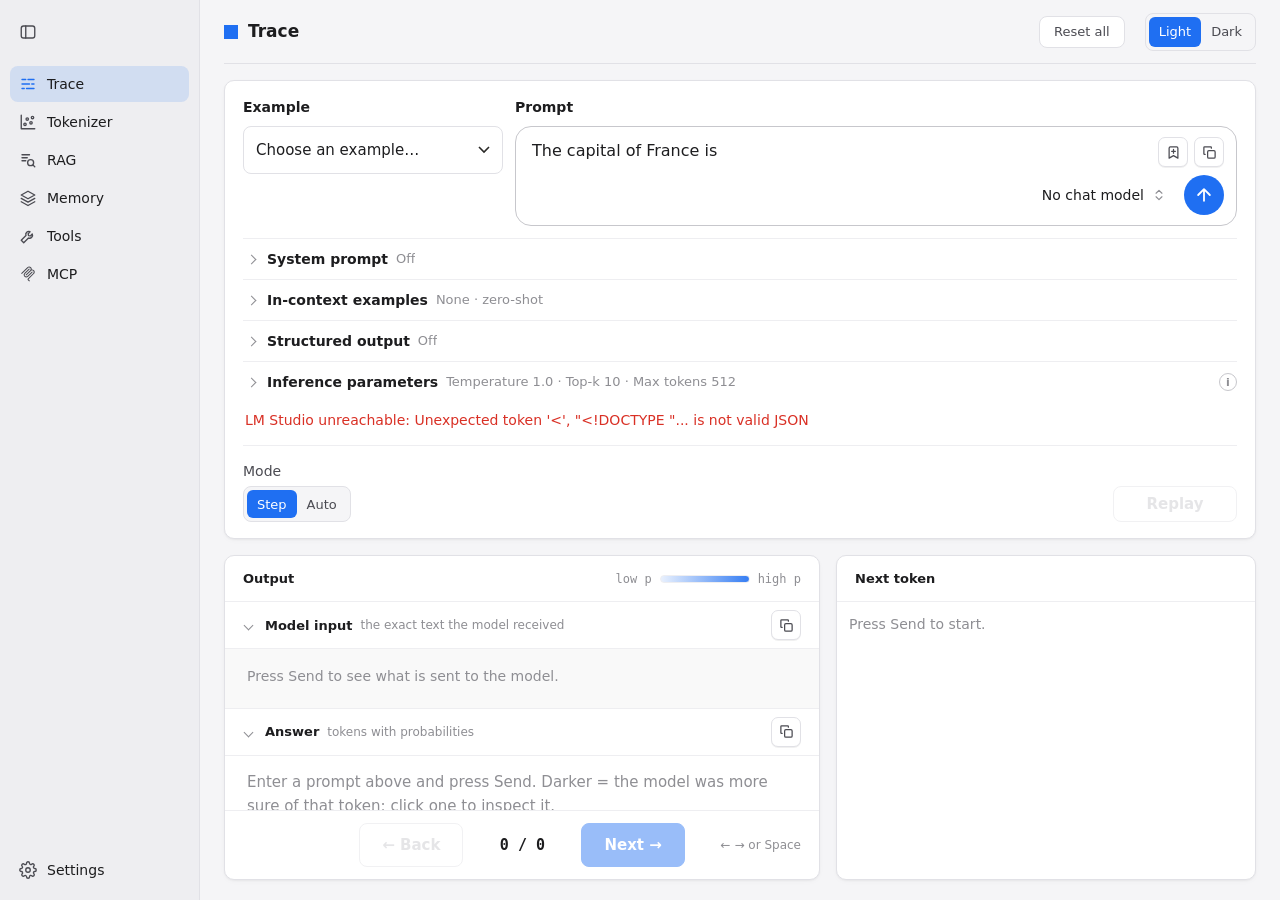
==== commit 5142a1f7: "Inference parameters row on Trace, RAG, Tools and MCP; context Reload icon - One collapsible "Infere" ====
--- a/index.html
+++ b/index.html
@@ -309,6 +309,12 @@
   .input:focus { border-color: var(--ink); box-shadow: 0 0 0 3px rgba(var(--red-rgb), .18); }
   .input::placeholder { color: var(--ink-3); }
   .btn.primary { height: 48px; padding: 0 26px; flex: none; }
+  .info { display: inline-grid; place-items: center; width: 18px; height: 18px; border-radius: 50%; border: 1px solid var(--stone-2); color: var(--ink-3); font: 600 11px/1 var(--sans); cursor: help; flex: none; }
+  .info:hover, .info:focus { color: var(--ink); border-color: var(--ink-3); outline: none; }
+  .ctl-label .info { margin-left: -4px; }
+  .opt > summary .sum-ctl { margin-left: auto; display: inline-flex; align-items: center; gap: 10px; cursor: default; }
+  .inf-set { display: flex; flex-wrap: wrap; align-items: flex-start; gap: 10px 24px; padding: 2px 0 14px 26px; }  /* under the row title, as on Tools and MCP */
+  .inf-set .ctl { flex: 1 1 200px; max-width: 300px; }
   .settings { display: flex; align-items: flex-start; gap: 10px; flex-wrap: wrap; margin-top: 14px; padding-top: 14px; border-top: 1px solid var(--paper-2); }
   .settings .push { margin-left: auto; align-self: flex-end; height: 36px; }
   #replay { width: 124px; padding: 0; display: inline-flex; align-items: center; justify-content: center; }  /* one column: same width, same right edge */
@@ -480,24 +486,29 @@
           <span></span>
         </div>
       </details>
+      <details class="opt" id="optInf">
+        <summary><span class="chev"></span><span class="opt-title">Inference parameters</span><span class="opt-state" id="stInf"></span><span class="sum-ctl"><span class="info" tabindex="0" data-tip-title="Inference parameters" data-tip="Sent with each request: how the next token is chosen and when the answer stops.">i</span></span></summary>
+        <div class="inf-set">
+          <div class="ctl">
+            <div class="ctl-label"><span>Temperature</span><span class="info" tabindex="0" data-tip-title="Temperature" data-tip="How random the choice of the next token is. 0 = always the most likely token. A higher value gives more varied answers.">i</span></div>
+            <div class="ctl-row"><input id="temp" type="range" min="0" max="2" step="0.1" value="1"><output id="tempOut">1.0</output></div>
+          </div>
+          <div class="ctl">
+            <div class="ctl-label"><span>Sampling</span><span class="info" tabindex="0" data-tip-title="Sampling" data-tip="Which tokens the model can choose from. Top-k: only the k most likely tokens. Top-p: only the most likely tokens that together have the probability p. At temperature 0, these change nothing.">i</span>
+              <label class="radio"><input type="radio" name="samp" value="k" checked> Top-k</label>
+              <label class="radio"><input type="radio" name="samp" value="p"> Top-p</label>
+            </div>
+            <div class="ctl-row"><input id="samp" type="range" min="1" max="10" step="1" value="10"><output id="sampOut">k=10</output></div>
+          </div>
+          <div class="ctl">
+            <div class="ctl-label"><span>Max tokens</span><span class="info" tabindex="0" data-tip-title="Max tokens" data-tip="The maximum length of the answer. The model stops when it gets to this number of tokens.">i</span></div>
+            <div class="ctl-row"><input id="max" type="range" min="0" max="11" step="1" value="5"><output id="maxOut">512</output></div>
+          </div>
+        </div>
+      </details>
     </div>
     <div class="error" id="error"></div>
     <div class="settings">
-      <div class="ctl">
-        <div class="ctl-label">Temperature</div>
-        <div class="ctl-row"><input id="temp" type="range" min="0" max="2" step="0.1" value="1"><output id="tempOut">1.0</output></div>
-      </div>
-      <div class="ctl">
-        <div class="ctl-label">Sampling
-          <label class="radio"><input type="radio" name="samp" value="k" checked> Top-k</label>
-          <label class="radio"><input type="radio" name="samp" value="p"> Top-p</label>
-        </div>
-        <div class="ctl-row"><input id="samp" type="range" min="1" max="10" step="1" value="10"><output id="sampOut">k=10</output></div>
-      </div>
-      <div class="ctl">
-        <div class="ctl-label">Max tokens</div>
-        <div class="ctl-row"><input id="max" type="range" min="0" max="11" step="1" value="5"><output id="maxOut">512</output></div>
-      </div>
       <div class="ctl ctl-seg">
         <div class="ctl-label">Mode</div>
         <span class="seg" id="speed" role="group" aria-label="Mode">
@@ -1086,6 +1097,11 @@
 const MAX_STEPS = [16, 32, 64, 128, 256, 512, 1024, 2048, 4096, 8192, 16384, 32768];
 const maxTok = () => MAX_STEPS[+$("max").value] ?? 512;
 const setMaxTok = n => { $("max").value = MAX_STEPS.reduce((b, v, i) => Math.abs(v - n) < Math.abs(MAX_STEPS[b] - n) ? i : b, 0); };
+// The closed Inference parameters row: the values, in the same words as on the other pages.
+function renderInfState() {
+  const sm = samp(), el = $("stInf"); if (!el) return;
+  el.textContent = `Temperature ${(+$("temp").value).toFixed(1)} · ${sm.mode === "k" ? `Top-k ${$("samp").value}` : `Top-p ${(+$("samp").value).toFixed(2)}`} · Max tokens ${maxTok().toLocaleString()}`;
+}
 function syncSliders() {
   const isK = samp().mode === "k";
   const sl = $("samp");
@@ -1095,6 +1111,7 @@
   $("sampOut").textContent = isK ? `k=${sl.value}` : `p=${(+sl.value).toFixed(2)}`;
   $("maxOut").textContent = maxTok().toLocaleString();
   document.querySelectorAll('input[type=range]').forEach(r => r.style.setProperty("--fill", ((r.value - r.min) / (r.max - r.min) * 100) + "%"));
+  renderInfState();
 }
 document.querySelectorAll('input[type=range], input[name="samp"]').forEach(el => el.addEventListener("input", () => { syncSliders(); renderDetail(); exList?.edited(); }));
 syncSliders();
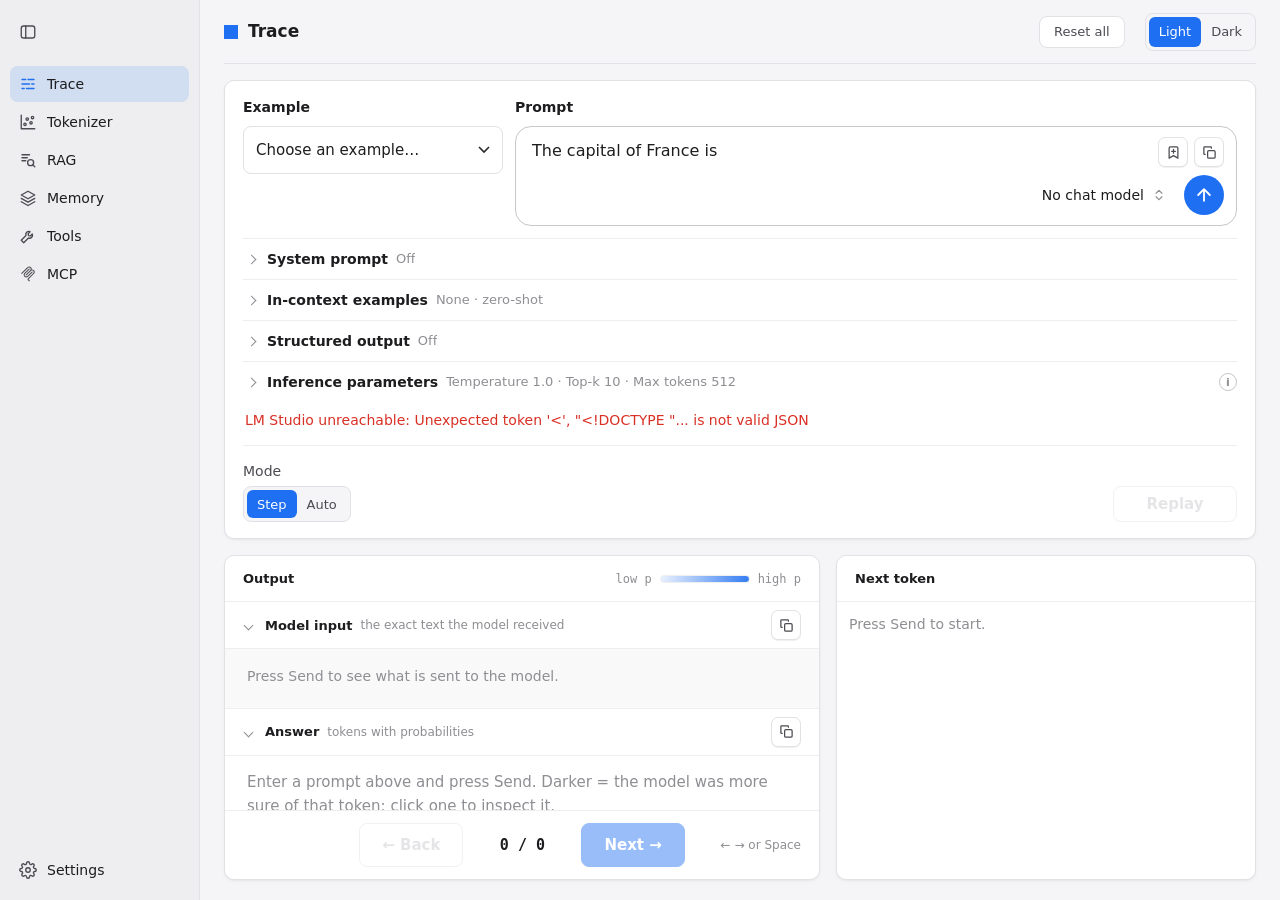
==== commit 6bed2e91: "Context length ↻ as the only signal; rows keep their height - MCP context length: ↻ is grey when the" ====
--- a/index.html
+++ b/index.html
@@ -232,6 +232,8 @@
     height: 40px; padding: 0; font-size: 14px;
   }
   .opt > summary::-webkit-details-marker { display: none; }
+  .opt > summary:focus { outline: none; }  /* no ring after a mouse click */
+  .opt > summary:focus-visible { outline: 2px solid var(--primary); outline-offset: -2px; border-radius: 6px; }  /* keyboard */
   .opt > summary:hover .opt-title, .opt > summary:hover .chev { color: var(--red); }
   .opt[open] > summary .chev { transform: rotate(90deg); }
   .opt-title { font-weight: 600; color: var(--ink); }
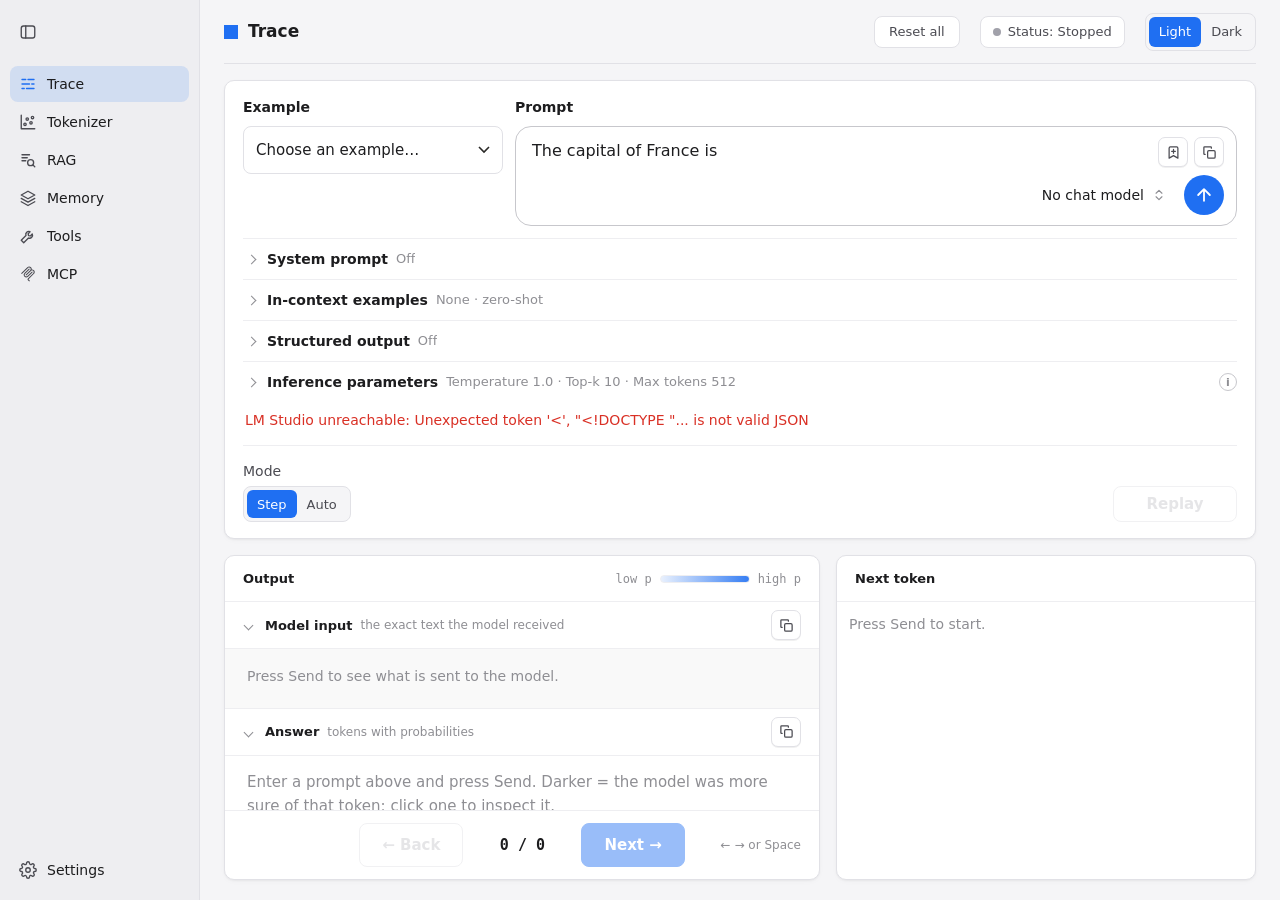
==== commit 8279df50: "LM Studio Status control; lmt start starts LM Studio; Tools page error rows - Status control in the " ====
--- a/index.html
+++ b/index.html
@@ -1466,5 +1466,6 @@
 document.querySelectorAll("#theme button").forEach(b => { b.onmousedown = e => e.preventDefault(); b.onclick = () => setTheme(b.dataset.theme, true); });
 setTheme(document.documentElement.dataset.theme, false);
 </script>
+<script src="/lms-status.js"></script>
 </body>
 </html>
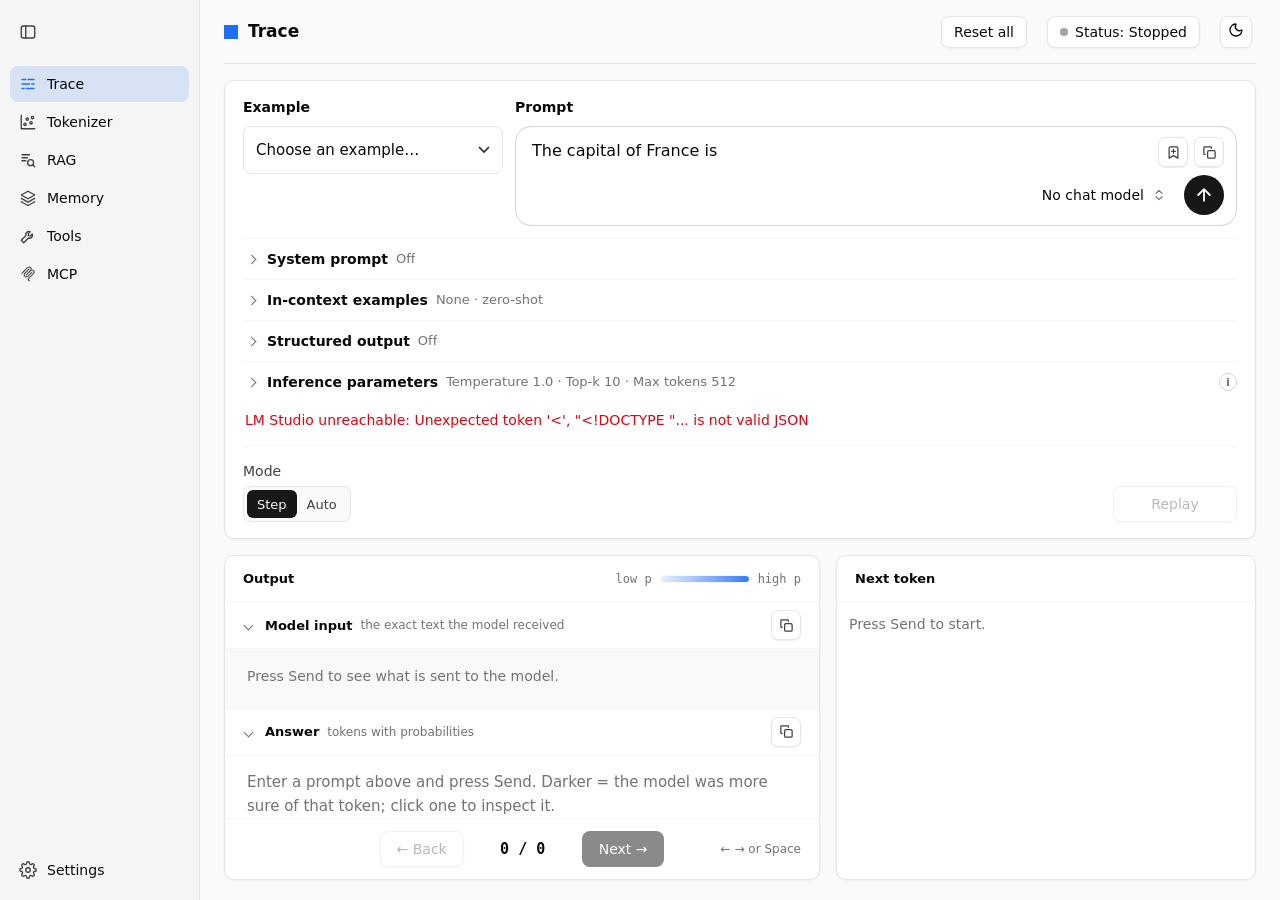
==== commit c064257e: "shadcn/ui look on all pages: theme.css with colours, buttons, tabs, theme button - theme.css: one sh" ====
--- a/index.html
+++ b/index.html
@@ -5,57 +5,7 @@
 <meta name="viewport" content="width=device-width, initial-scale=1">
 <title>LM Trace</title>
 <style>
-  /* LM Studio look: system font, white panels, light grey lines, blue accent.
-     --red/--red-rgb carry the accent (token shading, chips); the name is historical. */
-  :root {
-    color-scheme: light;
-    --paper: #f5f5f7;
-    --field: #ffffff;
-    --paper-2: #eeeef1;
-    --line: #e1e1e6;
-    --stone-2: #c7c7cc;
-    --ink: #1d1d1f;
-    --ink-2: #4b4b52;
-    --ink-3: #8e8e93;
-    --red: #1f6ff2;
-    --red-rgb: 31, 111, 242;
-    --sans: -apple-system, BlinkMacSystemFont, "SF Pro Text", system-ui, sans-serif;
-    --mono: ui-monospace, "SF Mono", Menlo, monospace;
-    --input-bg: #ffffff;
-    --shadow-rgb: 0, 0, 0;
-    --primary: #1f6ff2;
-    --primary-hover: #185ed6;
-    --on-primary: #ffffff;
-    --danger: #d93025;
-    --tip-bg: #1d1d1f;
-    --tip-fg: #f5f5f7;
-    --tip-sub: #c7c7cc;
-    --tip-code: #8ab4ff;
-    --r: 10px;
-    --lift: 0 1px 2px rgba(0, 0, 0, .04), 0 2px 8px -4px rgba(0, 0, 0, .08);
-  }
-  :root[data-theme="dark"] {
-    color-scheme: dark;
-    --paper: #161618;
-    --field: #1f1f22;
-    --paper-2: #2a2a2e;
-    --line: #333338;
-    --stone-2: #4a4a50;
-    --ink: #ececf0;
-    --ink-2: #b9b9c0;
-    --ink-3: #85858c;
-    --red: #4c8dff;
-    --red-rgb: 76, 141, 255;
-    --input-bg: #18181a;
-    --primary: #3b7cf5;
-    --primary-hover: #5a90f7;
-    --danger: #ff6b5e;
-    --tip-bg: #f0f0f3;
-    --tip-fg: #1d1d1f;
-    --tip-sub: #4b4b52;
-    --tip-code: #185ed6;
-    --lift: 0 1px 2px rgba(0, 0, 0, .3), 0 2px 10px -4px rgba(0, 0, 0, .5);
-  }
+  /* The colours, buttons, tabs and theme button: theme.css, linked after this block. */
   /* Show tokens exactly: some code fonts would draw "<|" and "|>" as triangle ligatures. */
   * { font-variant-ligatures: none !important; font-feature-settings: "calt" 0, "liga" 0 !important; }
   * { box-sizing: border-box; }
@@ -399,6 +349,7 @@
     .prompt-grid > :nth-child(4) { order: 3; }
   }
 </style>
+<link rel="stylesheet" href="/theme.css">
 <link rel="stylesheet" href="/composer.css">
 <script>
   // Saved choice, else the system setting. Set before the page draws, so there is no flash.
@@ -429,10 +380,10 @@
     <select id="model" class="field" aria-label="Chat model" hidden></select>
     <span class="spacer"></span>
     <button type="button" id="resetAll" class="hdr-btn" title="Clear the whole screen: prompt, system prompt, in-context examples, output and settings">Reset all</button>
-    <span class="seg" id="theme" role="group" aria-label="Theme">
-      <button data-theme="light" aria-pressed="false">Light</button>
-      <button data-theme="dark" aria-pressed="false">Dark</button>
-    </span>
+    <button type="button" id="theme" class="hdr-btn" aria-label="Toggle dark mode" data-tooltip="Toggle dark mode">
+      <span class="tm-sun"><svg viewBox="0 0 24 24" fill="none" stroke="currentColor" stroke-width="2" stroke-linecap="round" stroke-linejoin="round" aria-hidden="true"><circle cx="12" cy="12" r="4"/><path d="M12 2v2"/><path d="M12 20v2"/><path d="m4.93 4.93 1.41 1.41"/><path d="m17.66 17.66 1.41 1.41"/><path d="M2 12h2"/><path d="M20 12h2"/><path d="m6.34 17.66-1.41 1.41"/><path d="m19.07 4.93-1.41 1.41"/></svg></span>
+      <span class="tm-moon"><svg viewBox="0 0 24 24" fill="none" stroke="currentColor" stroke-width="2" stroke-linecap="round" stroke-linejoin="round" aria-hidden="true"><path d="M20.985 12.486a9 9 0 1 1-9.473-9.472c.405-.022.617.46.402.803a6 6 0 0 0 8.268 8.268c.344-.215.825-.004.803.401"/></svg></span>
+    </button>
   </header>
 
   <section class="composer" aria-label="Prompt and settings">
@@ -1460,10 +1411,9 @@
 // Light/Dark switch. Remembered per browser.
 function setTheme(v, save) {
   document.documentElement.dataset.theme = v;
-  document.querySelectorAll("#theme button").forEach(b => b.setAttribute("aria-pressed", b.dataset.theme === v));
   if (save) try { localStorage.setItem("theme", v); } catch {}
 }
-document.querySelectorAll("#theme button").forEach(b => { b.onmousedown = e => e.preventDefault(); b.onclick = () => setTheme(b.dataset.theme, true); });
+document.getElementById("theme").onclick = () => setTheme(document.documentElement.dataset.theme === "dark" ? "light" : "dark", true);
 setTheme(document.documentElement.dataset.theme, false);
 </script>
 <script src="/lms-status.js"></script>
--- a/theme.css
+++ b/theme.css
@@ -0,0 +1,103 @@
+/* The look of LM Trace, shared by all pages: the shadcn/ui neutral colours, buttons, tabs and the theme button.
+   Each page links this file after its own <style>, so these rules win over the page rules with the same selector.
+   The values come from Basecoat 1.3.0 (the shadcn/ui design in plain CSS); Basecoat itself is not loaded.
+   --red/--red-rgb carry the blue accent (links, token shading, chips); the name is historical. */
+:root {
+  color-scheme: light;
+  --paper: oklch(.985 0 0);
+  --field: oklch(1 0 0);
+  --paper-2: oklch(.97 0 0);
+  --line: oklch(.922 0 0);
+  --stone-2: oklch(.87 0 0);
+  --ink: oklch(.145 0 0);
+  --ink-2: oklch(.371 0 0);
+  --ink-3: oklch(.556 0 0);
+  --red: #1f6ff2;
+  --red-rgb: 31, 111, 242;
+  --neg-rgb: 71, 85, 105;
+  --sans: -apple-system, BlinkMacSystemFont, "SF Pro Text", system-ui, sans-serif;
+  --mono: ui-monospace, "SF Mono", Menlo, monospace;
+  --input-bg: oklch(1 0 0);
+  --shadow-rgb: 0, 0, 0;
+  --primary: oklch(.205 0 0);
+  --primary-hover: oklch(.3 0 0);
+  --on-primary: oklch(.985 0 0);
+  --danger: oklch(.577 .245 27.325);
+  --tip-bg: oklch(.205 0 0);
+  --tip-fg: oklch(.985 0 0);
+  --tip-sub: oklch(.8 0 0);
+  --tip-code: #8ab4ff;
+  --r: .625rem;
+  --lift: 0 1px 2px rgba(0, 0, 0, .05);
+}
+:root[data-theme="dark"] {
+  color-scheme: dark;
+  --paper: oklch(.145 0 0);
+  --field: oklch(.205 0 0);
+  --paper-2: oklch(.205 0 0);
+  --line: oklch(1 0 0 / 10%);
+  --stone-2: oklch(1 0 0 / 20%);
+  --ink: oklch(.985 0 0);
+  --ink-2: oklch(.85 0 0);
+  --ink-3: oklch(.708 0 0);
+  --red: #4c8dff;
+  --red-rgb: 76, 141, 255;
+  --neg-rgb: 148, 163, 184;
+  --input-bg: oklch(1 0 0 / 5%);
+  --primary: oklch(.922 0 0);
+  --primary-hover: oklch(.85 0 0);
+  --on-primary: oklch(.205 0 0);
+  --danger: oklch(.704 .191 22.216);
+  --tip-bg: oklch(.922 0 0);
+  --tip-fg: oklch(.205 0 0);
+  --tip-sub: oklch(.371 0 0);
+  --tip-code: #185ed6;
+  --lift: none;
+}
+
+/* Buttons. .btn: filled (black in light mode). .btn.ghost and .hdr-btn: outline. */
+.btn, .hdr-btn {
+  display: inline-flex; align-items: center; justify-content: center; gap: 6px; height: 36px; padding: 0 16px;
+  font: 500 14px var(--sans); border-radius: 8px; cursor: pointer; white-space: nowrap; transition: background .15s, color .15s;
+  border: 1px solid transparent; background: var(--primary); color: var(--on-primary); box-shadow: none;
+}
+.btn:hover { background: var(--primary-hover); border-color: transparent; color: var(--on-primary); }
+.btn:disabled { opacity: .5; cursor: default; }
+.btn.ghost, .hdr-btn { background: var(--field); color: var(--ink); border-color: var(--line); box-shadow: 0 1px 2px rgba(0, 0, 0, .05); }
+.btn.ghost:hover, .hdr-btn:hover { background: var(--paper-2); color: var(--ink); border-color: var(--line); }
+.btn.ghost:disabled { background: var(--field); color: var(--ink-3); }
+.btn.ghost.warn:hover { color: var(--danger); }
+.btn.small, .hdr-btn { height: 32px; padding: 0 12px; }
+:root[data-theme="dark"] .btn.ghost, :root[data-theme="dark"] .hdr-btn { background: oklch(1 0 0 / 4.5%); border-color: oklch(1 0 0 / 15%); box-shadow: none; }
+:root[data-theme="dark"] .btn.ghost:hover, :root[data-theme="dark"] .hdr-btn:hover { background: oklch(1 0 0 / 10%); }
+
+/* Tabs: a grey pill row; the selected tab is a white card. The pane below has no box of its own. */
+.tabs { display: inline-flex; justify-self: start; align-items: center; gap: 0; height: 36px; padding: 3px; border-radius: 10px; background: var(--paper-2); }
+.tabs button {
+  display: inline-flex; align-items: center; justify-content: center; gap: 6px; height: 100%; padding: 0 10px; margin: 0;
+  font: 500 14px var(--sans); color: var(--ink-3); background: transparent; border: 1px solid transparent; border-radius: 8px;
+  box-shadow: none; cursor: pointer;
+}
+.tabs button:hover { color: var(--ink); background: transparent; }
+.tabs button[aria-selected="true"] { color: var(--ink); background: var(--field); box-shadow: 0 1px 3px rgba(0, 0, 0, .1), 0 1px 2px -1px rgba(0, 0, 0, .1); }
+:root[data-theme="dark"] .tabs { background: oklch(.269 0 0); }
+:root[data-theme="dark"] .tabs button[aria-selected="true"] { background: oklch(1 0 0 / 4.5%); border-color: oklch(1 0 0 / 15%); box-shadow: none; }
+.tabbox { gap: 10px; }
+.tabpane { padding: 0; background: transparent; border: 0; }
+
+/* The theme button in the header: a moon in light mode, a sun in dark mode. */
+#theme { width: 32px; height: 32px; padding: 0; }
+#theme svg { width: 16px; height: 16px; }
+#theme .tm-sun, :root[data-theme="dark"] #theme .tm-moon { display: none; }
+:root[data-theme="dark"] #theme .tm-sun { display: inline-flex; }
+
+/* A small tooltip under a button: data-tooltip="text". */
+[data-tooltip] { position: relative; }
+[data-tooltip]::before {
+  content: attr(data-tooltip); position: absolute; top: calc(100% + 6px); left: 50%; translate: -50% -4px; z-index: 60;
+  padding: 6px 12px; border-radius: 8px; font: 500 12px var(--sans); white-space: nowrap;
+  background: var(--tip-bg); color: var(--tip-fg); pointer-events: none; opacity: 0; transition: opacity .15s, translate .15s;
+}
+[data-tooltip]:hover::before, [data-tooltip]:focus-visible::before { opacity: 1; translate: -50% 0; }
+#theme[data-tooltip]::before { left: auto; right: 0; translate: 0 -4px; }  /* the last button in the header: keep the tip on the page */
+#theme[data-tooltip]:hover::before, #theme[data-tooltip]:focus-visible::before { translate: 0 0; }
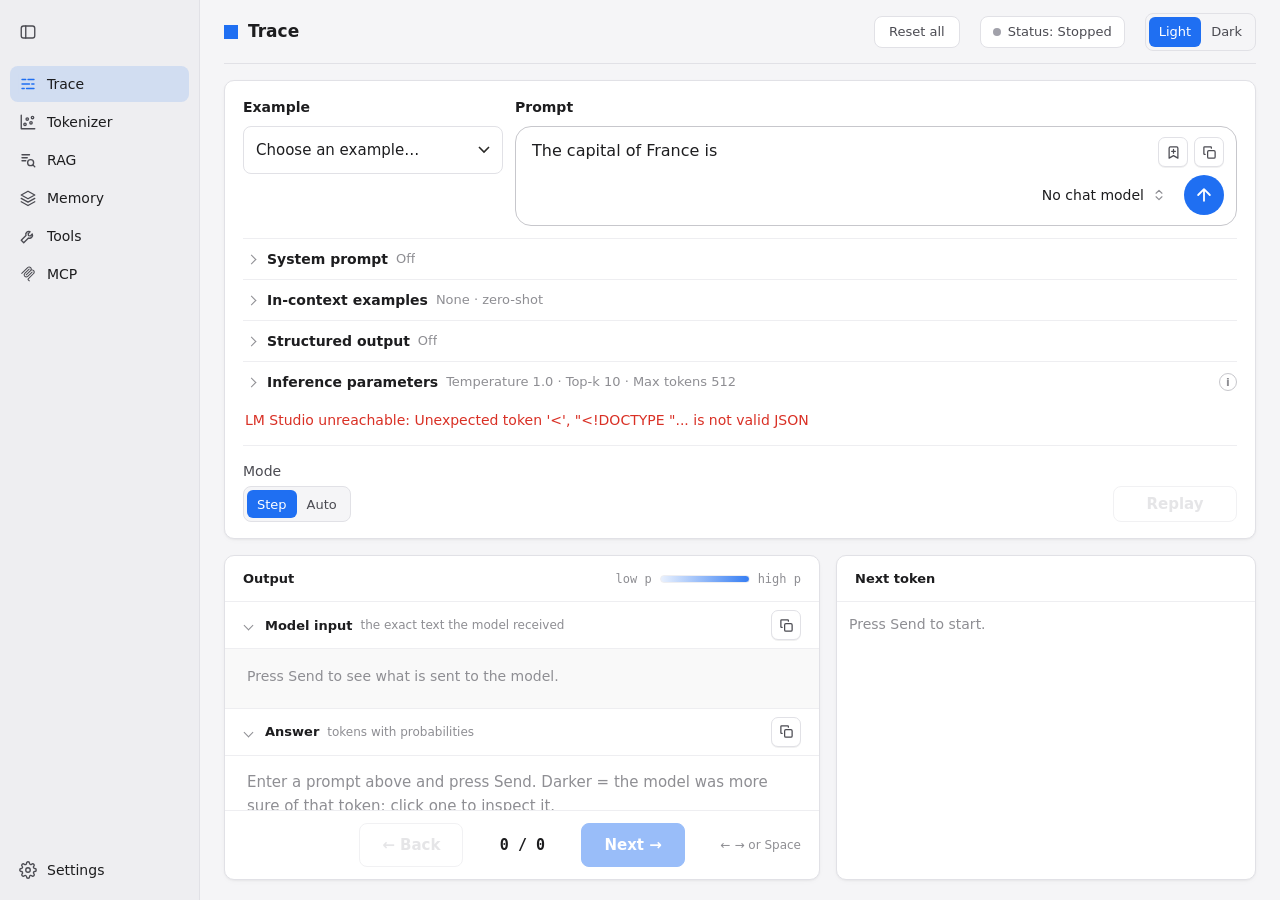
==== commit fa627e87: "Merge pull request #10 from VincentSchaik/lmstudio-status LM Studio Status control, lmt start, Tools" ====
--- a/index.html
+++ b/index.html
@@ -5,7 +5,57 @@
 <meta name="viewport" content="width=device-width, initial-scale=1">
 <title>LM Trace</title>
 <style>
-  /* The colours, buttons, tabs and theme button: theme.css, linked after this block. */
+  /* LM Studio look: system font, white panels, light grey lines, blue accent.
+     --red/--red-rgb carry the accent (token shading, chips); the name is historical. */
+  :root {
+    color-scheme: light;
+    --paper: #f5f5f7;
+    --field: #ffffff;
+    --paper-2: #eeeef1;
+    --line: #e1e1e6;
+    --stone-2: #c7c7cc;
+    --ink: #1d1d1f;
+    --ink-2: #4b4b52;
+    --ink-3: #8e8e93;
+    --red: #1f6ff2;
+    --red-rgb: 31, 111, 242;
+    --sans: -apple-system, BlinkMacSystemFont, "SF Pro Text", system-ui, sans-serif;
+    --mono: ui-monospace, "SF Mono", Menlo, monospace;
+    --input-bg: #ffffff;
+    --shadow-rgb: 0, 0, 0;
+    --primary: #1f6ff2;
+    --primary-hover: #185ed6;
+    --on-primary: #ffffff;
+    --danger: #d93025;
+    --tip-bg: #1d1d1f;
+    --tip-fg: #f5f5f7;
+    --tip-sub: #c7c7cc;
+    --tip-code: #8ab4ff;
+    --r: 10px;
+    --lift: 0 1px 2px rgba(0, 0, 0, .04), 0 2px 8px -4px rgba(0, 0, 0, .08);
+  }
+  :root[data-theme="dark"] {
+    color-scheme: dark;
+    --paper: #161618;
+    --field: #1f1f22;
+    --paper-2: #2a2a2e;
+    --line: #333338;
+    --stone-2: #4a4a50;
+    --ink: #ececf0;
+    --ink-2: #b9b9c0;
+    --ink-3: #85858c;
+    --red: #4c8dff;
+    --red-rgb: 76, 141, 255;
+    --input-bg: #18181a;
+    --primary: #3b7cf5;
+    --primary-hover: #5a90f7;
+    --danger: #ff6b5e;
+    --tip-bg: #f0f0f3;
+    --tip-fg: #1d1d1f;
+    --tip-sub: #4b4b52;
+    --tip-code: #185ed6;
+    --lift: 0 1px 2px rgba(0, 0, 0, .3), 0 2px 10px -4px rgba(0, 0, 0, .5);
+  }
   /* Show tokens exactly: some code fonts would draw "<|" and "|>" as triangle ligatures. */
   * { font-variant-ligatures: none !important; font-feature-settings: "calt" 0, "liga" 0 !important; }
   * { box-sizing: border-box; }
@@ -349,7 +399,6 @@
     .prompt-grid > :nth-child(4) { order: 3; }
   }
 </style>
-<link rel="stylesheet" href="/theme.css">
 <link rel="stylesheet" href="/composer.css">
 <script>
   // Saved choice, else the system setting. Set before the page draws, so there is no flash.
@@ -380,10 +429,10 @@
     <select id="model" class="field" aria-label="Chat model" hidden></select>
     <span class="spacer"></span>
     <button type="button" id="resetAll" class="hdr-btn" title="Clear the whole screen: prompt, system prompt, in-context examples, output and settings">Reset all</button>
-    <button type="button" id="theme" class="hdr-btn" aria-label="Toggle dark mode" data-tooltip="Toggle dark mode">
-      <span class="tm-sun"><svg viewBox="0 0 24 24" fill="none" stroke="currentColor" stroke-width="2" stroke-linecap="round" stroke-linejoin="round" aria-hidden="true"><circle cx="12" cy="12" r="4"/><path d="M12 2v2"/><path d="M12 20v2"/><path d="m4.93 4.93 1.41 1.41"/><path d="m17.66 17.66 1.41 1.41"/><path d="M2 12h2"/><path d="M20 12h2"/><path d="m6.34 17.66-1.41 1.41"/><path d="m19.07 4.93-1.41 1.41"/></svg></span>
-      <span class="tm-moon"><svg viewBox="0 0 24 24" fill="none" stroke="currentColor" stroke-width="2" stroke-linecap="round" stroke-linejoin="round" aria-hidden="true"><path d="M20.985 12.486a9 9 0 1 1-9.473-9.472c.405-.022.617.46.402.803a6 6 0 0 0 8.268 8.268c.344-.215.825-.004.803.401"/></svg></span>
-    </button>
+    <span class="seg" id="theme" role="group" aria-label="Theme">
+      <button data-theme="light" aria-pressed="false">Light</button>
+      <button data-theme="dark" aria-pressed="false">Dark</button>
+    </span>
   </header>
 
   <section class="composer" aria-label="Prompt and settings">
@@ -1411,9 +1460,10 @@
 // Light/Dark switch. Remembered per browser.
 function setTheme(v, save) {
   document.documentElement.dataset.theme = v;
+  document.querySelectorAll("#theme button").forEach(b => b.setAttribute("aria-pressed", b.dataset.theme === v));
   if (save) try { localStorage.setItem("theme", v); } catch {}
 }
-document.getElementById("theme").onclick = () => setTheme(document.documentElement.dataset.theme === "dark" ? "light" : "dark", true);
+document.querySelectorAll("#theme button").forEach(b => { b.onmousedown = e => e.preventDefault(); b.onclick = () => setTheme(b.dataset.theme, true); });
 setTheme(document.documentElement.dataset.theme, false);
 </script>
 <script src="/lms-status.js"></script>
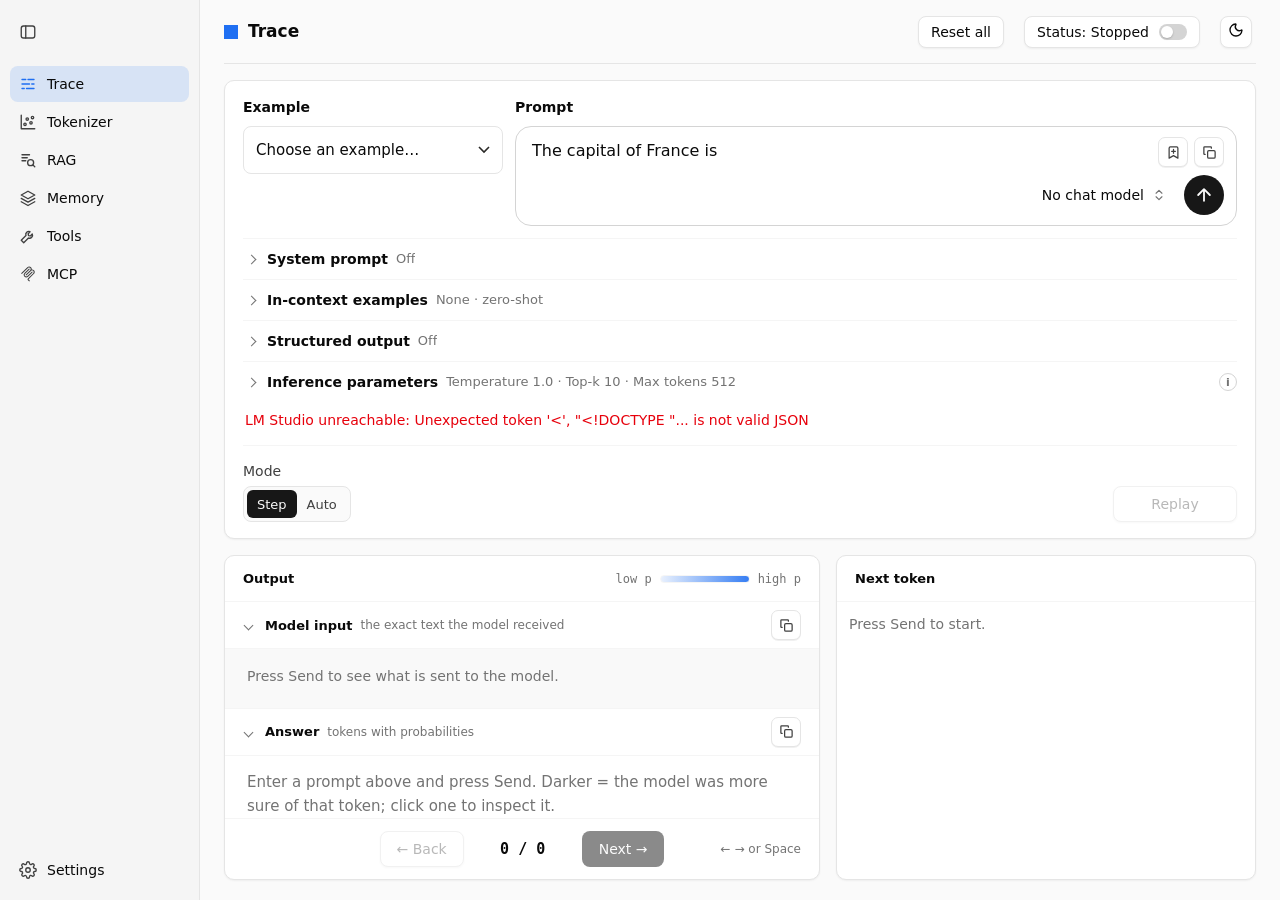
==== commit 51c5a0fe: "Merge pull request #11 from VincentSchaik/shadcn-theme shadcn/ui look on all pages (theme.css)" ====
--- a/index.html
+++ b/index.html
@@ -5,57 +5,7 @@
 <meta name="viewport" content="width=device-width, initial-scale=1">
 <title>LM Trace</title>
 <style>
-  /* LM Studio look: system font, white panels, light grey lines, blue accent.
-     --red/--red-rgb carry the accent (token shading, chips); the name is historical. */
-  :root {
-    color-scheme: light;
-    --paper: #f5f5f7;
-    --field: #ffffff;
-    --paper-2: #eeeef1;
-    --line: #e1e1e6;
-    --stone-2: #c7c7cc;
-    --ink: #1d1d1f;
-    --ink-2: #4b4b52;
-    --ink-3: #8e8e93;
-    --red: #1f6ff2;
-    --red-rgb: 31, 111, 242;
-    --sans: -apple-system, BlinkMacSystemFont, "SF Pro Text", system-ui, sans-serif;
-    --mono: ui-monospace, "SF Mono", Menlo, monospace;
-    --input-bg: #ffffff;
-    --shadow-rgb: 0, 0, 0;
-    --primary: #1f6ff2;
-    --primary-hover: #185ed6;
-    --on-primary: #ffffff;
-    --danger: #d93025;
-    --tip-bg: #1d1d1f;
-    --tip-fg: #f5f5f7;
-    --tip-sub: #c7c7cc;
-    --tip-code: #8ab4ff;
-    --r: 10px;
-    --lift: 0 1px 2px rgba(0, 0, 0, .04), 0 2px 8px -4px rgba(0, 0, 0, .08);
-  }
-  :root[data-theme="dark"] {
-    color-scheme: dark;
-    --paper: #161618;
-    --field: #1f1f22;
-    --paper-2: #2a2a2e;
-    --line: #333338;
-    --stone-2: #4a4a50;
-    --ink: #ececf0;
-    --ink-2: #b9b9c0;
-    --ink-3: #85858c;
-    --red: #4c8dff;
-    --red-rgb: 76, 141, 255;
-    --input-bg: #18181a;
-    --primary: #3b7cf5;
-    --primary-hover: #5a90f7;
-    --danger: #ff6b5e;
-    --tip-bg: #f0f0f3;
-    --tip-fg: #1d1d1f;
-    --tip-sub: #4b4b52;
-    --tip-code: #185ed6;
-    --lift: 0 1px 2px rgba(0, 0, 0, .3), 0 2px 10px -4px rgba(0, 0, 0, .5);
-  }
+  /* The colours, buttons, tabs and theme button: theme.css, linked after this block. */
   /* Show tokens exactly: some code fonts would draw "<|" and "|>" as triangle ligatures. */
   * { font-variant-ligatures: none !important; font-feature-settings: "calt" 0, "liga" 0 !important; }
   * { box-sizing: border-box; }
@@ -399,6 +349,7 @@
     .prompt-grid > :nth-child(4) { order: 3; }
   }
 </style>
+<link rel="stylesheet" href="/theme.css">
 <link rel="stylesheet" href="/composer.css">
 <script>
   // Saved choice, else the system setting. Set before the page draws, so there is no flash.
@@ -429,10 +380,10 @@
     <select id="model" class="field" aria-label="Chat model" hidden></select>
     <span class="spacer"></span>
     <button type="button" id="resetAll" class="hdr-btn" title="Clear the whole screen: prompt, system prompt, in-context examples, output and settings">Reset all</button>
-    <span class="seg" id="theme" role="group" aria-label="Theme">
-      <button data-theme="light" aria-pressed="false">Light</button>
-      <button data-theme="dark" aria-pressed="false">Dark</button>
-    </span>
+    <button type="button" id="theme" class="hdr-btn" aria-label="Toggle dark mode" data-tooltip="Toggle dark mode">
+      <span class="tm-sun"><svg viewBox="0 0 24 24" fill="none" stroke="currentColor" stroke-width="2" stroke-linecap="round" stroke-linejoin="round" aria-hidden="true"><circle cx="12" cy="12" r="4"/><path d="M12 2v2"/><path d="M12 20v2"/><path d="m4.93 4.93 1.41 1.41"/><path d="m17.66 17.66 1.41 1.41"/><path d="M2 12h2"/><path d="M20 12h2"/><path d="m6.34 17.66-1.41 1.41"/><path d="m19.07 4.93-1.41 1.41"/></svg></span>
+      <span class="tm-moon"><svg viewBox="0 0 24 24" fill="none" stroke="currentColor" stroke-width="2" stroke-linecap="round" stroke-linejoin="round" aria-hidden="true"><path d="M20.985 12.486a9 9 0 1 1-9.473-9.472c.405-.022.617.46.402.803a6 6 0 0 0 8.268 8.268c.344-.215.825-.004.803.401"/></svg></span>
+    </button>
   </header>
 
   <section class="composer" aria-label="Prompt and settings">
@@ -1460,10 +1411,9 @@
 // Light/Dark switch. Remembered per browser.
 function setTheme(v, save) {
   document.documentElement.dataset.theme = v;
-  document.querySelectorAll("#theme button").forEach(b => b.setAttribute("aria-pressed", b.dataset.theme === v));
   if (save) try { localStorage.setItem("theme", v); } catch {}
 }
-document.querySelectorAll("#theme button").forEach(b => { b.onmousedown = e => e.preventDefault(); b.onclick = () => setTheme(b.dataset.theme, true); });
+document.getElementById("theme").onclick = () => setTheme(document.documentElement.dataset.theme === "dark" ? "light" : "dark", true);
 setTheme(document.documentElement.dataset.theme, false);
 </script>
 <script src="/lms-status.js"></script>
--- a/theme.css
+++ b/theme.css
@@ -0,0 +1,103 @@
+/* The look of LM Trace, shared by all pages: the shadcn/ui neutral colours, buttons, tabs and the theme button.
+   Each page links this file after its own <style>, so these rules win over the page rules with the same selector.
+   The values come from Basecoat 1.3.0 (the shadcn/ui design in plain CSS); Basecoat itself is not loaded.
+   --red/--red-rgb carry the blue accent (links, token shading, chips); the name is historical. */
+:root {
+  color-scheme: light;
+  --paper: oklch(.985 0 0);
+  --field: oklch(1 0 0);
+  --paper-2: oklch(.97 0 0);
+  --line: oklch(.922 0 0);
+  --stone-2: oklch(.87 0 0);
+  --ink: oklch(.145 0 0);
+  --ink-2: oklch(.371 0 0);
+  --ink-3: oklch(.556 0 0);
+  --red: #1f6ff2;
+  --red-rgb: 31, 111, 242;
+  --neg-rgb: 71, 85, 105;
+  --sans: -apple-system, BlinkMacSystemFont, "SF Pro Text", system-ui, sans-serif;
+  --mono: ui-monospace, "SF Mono", Menlo, monospace;
+  --input-bg: oklch(1 0 0);
+  --shadow-rgb: 0, 0, 0;
+  --primary: oklch(.205 0 0);
+  --primary-hover: oklch(.3 0 0);
+  --on-primary: oklch(.985 0 0);
+  --danger: oklch(.577 .245 27.325);
+  --tip-bg: oklch(.205 0 0);
+  --tip-fg: oklch(.985 0 0);
+  --tip-sub: oklch(.8 0 0);
+  --tip-code: #8ab4ff;
+  --r: .625rem;
+  --lift: 0 1px 2px rgba(0, 0, 0, .05);
+}
+:root[data-theme="dark"] {
+  color-scheme: dark;
+  --paper: oklch(.145 0 0);
+  --field: oklch(.205 0 0);
+  --paper-2: oklch(.205 0 0);
+  --line: oklch(1 0 0 / 10%);
+  --stone-2: oklch(1 0 0 / 20%);
+  --ink: oklch(.985 0 0);
+  --ink-2: oklch(.85 0 0);
+  --ink-3: oklch(.708 0 0);
+  --red: #4c8dff;
+  --red-rgb: 76, 141, 255;
+  --neg-rgb: 148, 163, 184;
+  --input-bg: oklch(1 0 0 / 5%);
+  --primary: oklch(.922 0 0);
+  --primary-hover: oklch(.85 0 0);
+  --on-primary: oklch(.205 0 0);
+  --danger: oklch(.704 .191 22.216);
+  --tip-bg: oklch(.922 0 0);
+  --tip-fg: oklch(.205 0 0);
+  --tip-sub: oklch(.371 0 0);
+  --tip-code: #185ed6;
+  --lift: none;
+}
+
+/* Buttons. .btn: filled (black in light mode). .btn.ghost and .hdr-btn: outline. */
+.btn, .hdr-btn {
+  display: inline-flex; align-items: center; justify-content: center; gap: 6px; height: 36px; padding: 0 16px;
+  font: 500 14px var(--sans); border-radius: 8px; cursor: pointer; white-space: nowrap; transition: background .15s, color .15s;
+  border: 1px solid transparent; background: var(--primary); color: var(--on-primary); box-shadow: none;
+}
+.btn:hover { background: var(--primary-hover); border-color: transparent; color: var(--on-primary); }
+.btn:disabled { opacity: .5; cursor: default; }
+.btn.ghost, .hdr-btn { background: var(--field); color: var(--ink); border-color: var(--line); box-shadow: 0 1px 2px rgba(0, 0, 0, .05); }
+.btn.ghost:hover, .hdr-btn:hover { background: var(--paper-2); color: var(--ink); border-color: var(--line); }
+.btn.ghost:disabled { background: var(--field); color: var(--ink-3); }
+.btn.ghost.warn:hover { color: var(--danger); }
+.btn.small, .hdr-btn { height: 32px; padding: 0 12px; }
+:root[data-theme="dark"] .btn.ghost, :root[data-theme="dark"] .hdr-btn { background: oklch(1 0 0 / 4.5%); border-color: oklch(1 0 0 / 15%); box-shadow: none; }
+:root[data-theme="dark"] .btn.ghost:hover, :root[data-theme="dark"] .hdr-btn:hover { background: oklch(1 0 0 / 10%); }
+
+/* Tabs: a grey pill row; the selected tab is a white card. The pane below has no box of its own. */
+.tabs { display: inline-flex; justify-self: start; align-items: center; gap: 0; height: 36px; padding: 3px; border-radius: 10px; background: var(--paper-2); }
+.tabs button {
+  display: inline-flex; align-items: center; justify-content: center; gap: 6px; height: 100%; padding: 0 10px; margin: 0;
+  font: 500 14px var(--sans); color: var(--ink-3); background: transparent; border: 1px solid transparent; border-radius: 8px;
+  box-shadow: none; cursor: pointer;
+}
+.tabs button:hover { color: var(--ink); background: transparent; }
+.tabs button[aria-selected="true"] { color: var(--ink); background: var(--field); box-shadow: 0 1px 3px rgba(0, 0, 0, .1), 0 1px 2px -1px rgba(0, 0, 0, .1); }
+:root[data-theme="dark"] .tabs { background: oklch(.269 0 0); }
+:root[data-theme="dark"] .tabs button[aria-selected="true"] { background: oklch(1 0 0 / 4.5%); border-color: oklch(1 0 0 / 15%); box-shadow: none; }
+.tabbox { gap: 10px; }
+.tabpane { padding: 0; background: transparent; border: 0; }
+
+/* The theme button in the header: a moon in light mode, a sun in dark mode. */
+#theme { width: 32px; height: 32px; padding: 0; }
+#theme svg { width: 16px; height: 16px; }
+#theme .tm-sun, :root[data-theme="dark"] #theme .tm-moon { display: none; }
+:root[data-theme="dark"] #theme .tm-sun { display: inline-flex; }
+
+/* A small tooltip under a button: data-tooltip="text". */
+[data-tooltip] { position: relative; }
+[data-tooltip]::before {
+  content: attr(data-tooltip); position: absolute; top: calc(100% + 6px); left: 50%; translate: -50% -4px; z-index: 60;
+  padding: 6px 12px; border-radius: 8px; font: 500 12px var(--sans); white-space: nowrap;
+  background: var(--tip-bg); color: var(--tip-fg); pointer-events: none; opacity: 0; transition: opacity .15s, translate .15s;
+}
+[data-tooltip]:hover::before, [data-tooltip]:focus-visible::before { opacity: 1; translate: -50% 0; }
+#theme[data-tooltip]::before { left: auto; right: 0; translate: 0 -4px; }  /* the last button in the header: keep the tip on the page */
+#theme[data-tooltip]:hover::before, #theme[data-tooltip]:focus-visible::before { translate: 0 0; }
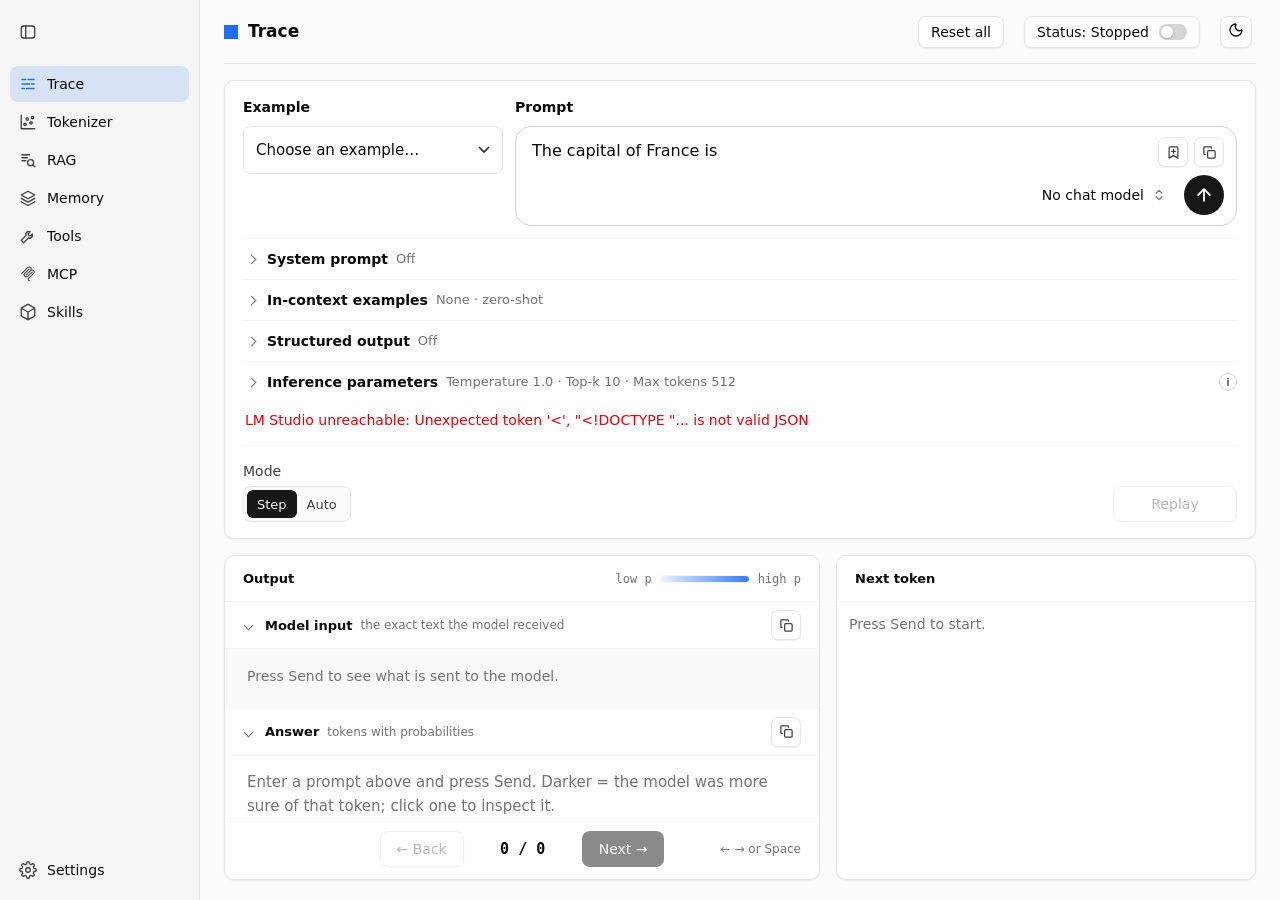
==== commit 994a6cd7: "Skills page: Agent Skills with progressive disclosure - skills.html: a playground for Agent Skills, " ====
--- a/index.html
+++ b/index.html
@@ -372,6 +372,7 @@
   <a href="/memory.html" title="Memory: what the agent remembers"><svg viewBox="0 0 24 24" fill="none" stroke="currentColor" stroke-width="1.8" stroke-linecap="round" stroke-linejoin="round" aria-hidden="true"><path d="M12 3 3 8l9 5 9-5-9-5z"/><path d="M3 12.5l9 5 9-5"/><path d="M3 17l9 5 9-5"/></svg><span>Memory</span></a>
   <a href="/tools.html" title="Tools: how a model uses tools"><svg viewBox="0 0 24 24" fill="none" stroke="currentColor" stroke-width="1.8" stroke-linecap="round" stroke-linejoin="round" aria-hidden="true"><path d="M14.7 6.3a4 4 0 0 0-5.4 5.1L3 17.7 6.3 21l6.3-6.3a4 4 0 0 0 5.1-5.4l-2.6 2.6-2.4-.5-.5-2.4z"/></svg><span>Tools</span></a>
   <a href="/mcp.html" title="MCP: connect a model to tools and data"><svg viewBox="0 0 24 24" fill="currentColor" aria-hidden="true"><path d="M19.97 11.84c.66-.66 1.02-1.53 1.02-2.46s-.36-1.8-1.02-2.46l-.04-.04a3.45 3.45 0 0 0-2.46-1.02c-.17 0-.34.03-.51.05c.02-.17.05-.33.05-.51c0-.93-.36-1.8-1.02-2.46s-1.53-1.02-2.46-1.02s-1.8.36-2.46 1.02L3.2 10.81a.694.694 0 0 0 .98.98l7.87-7.87c.39-.39.92-.61 1.47-.61A2.08 2.08 0 0 1 15.6 5.4c0 .56-.22 1.08-.61 1.48l-5.86 5.86l-.08.08c-.27.27-.27.71 0 .98c.14.14.31.2.49.2s.36-.07.49-.2l5.94-5.94a2.09 2.09 0 0 1 2.95 0l.04.04c.39.39.61.92.61 1.47s-.22 1.08-.61 1.48l-7.11 7.11c-.63.63-.63 1.66 0 2.29l1.46 1.46c.14.14.31.2.49.2s.36-.07.49-.2c.27-.27.27-.71 0-.98l-1.46-1.46a.235.235 0 0 1 0-.33l7.11-7.11Z"/><path d="M17.96 9.83a.694.694 0 0 0-.98-.98l-5.82 5.82c-.81.81-2.14.81-2.95 0s-.81-2.14 0-2.95l5.82-5.82a.694.694 0 0 0-.98-.98l-5.82 5.82a3.476 3.476 0 0 0 0 4.92c.68.68 1.57 1.02 2.46 1.02s1.78-.34 2.46-1.02l5.82-5.82Z"/></svg><span>MCP</span></a>
+  <a href="/skills.html" title="Skills: instructions the model loads when a task needs them"><svg viewBox="0 0 24 24" fill="none" stroke="currentColor" stroke-width="1.8" stroke-linecap="round" stroke-linejoin="round" aria-hidden="true"><path d="M21 8a2 2 0 0 0-1-1.73l-7-4a2 2 0 0 0-2 0l-7 4A2 2 0 0 0 3 8v8a2 2 0 0 0 1 1.73l7 4a2 2 0 0 0 2 0l7-4A2 2 0 0 0 21 16Z"/><path d="m3.3 7 8.7 5 8.7-5"/><path d="M12 22V12"/></svg><span>Skills</span></a>
   <a href="/settings.html" class="side-foot" title="Settings: model formats, embedding prefixes and LM Studio"><svg viewBox="0 0 24 24" fill="none" stroke="currentColor" stroke-width="1.8" stroke-linecap="round" stroke-linejoin="round" aria-hidden="true"><circle cx="12" cy="12" r="3"/><path d="M19.4 15a1.65 1.65 0 0 0 .33 1.82l.06.06a2 2 0 1 1-2.83 2.83l-.06-.06a1.65 1.65 0 0 0-1.82-.33 1.65 1.65 0 0 0-1 1.51V21a2 2 0 1 1-4 0v-.09A1.65 1.65 0 0 0 9 19.4a1.65 1.65 0 0 0-1.82.33l-.06.06a2 2 0 1 1-2.83-2.83l.06-.06A1.65 1.65 0 0 0 4.68 15a1.65 1.65 0 0 0-1.51-1H3a2 2 0 1 1 0-4h.09A1.65 1.65 0 0 0 4.6 9a1.65 1.65 0 0 0-.33-1.82l-.06-.06a2 2 0 1 1 2.83-2.83l.06.06A1.65 1.65 0 0 0 9 4.68a1.65 1.65 0 0 0 1-1.51V3a2 2 0 1 1 4 0v.09a1.65 1.65 0 0 0 1 1.51 1.65 1.65 0 0 0 1.82-.33l.06-.06a2 2 0 1 1 2.83 2.83l-.06.06A1.65 1.65 0 0 0 19.4 9a1.65 1.65 0 0 0 1.51 1H21a2 2 0 1 1 0 4h-.09a1.65 1.65 0 0 0-1.51 1z"/></svg><span>Settings</span></a>
 </nav>
 <div class="app">
--- a/theme.css
+++ b/theme.css
@@ -101,3 +101,15 @@
 [data-tooltip]:hover::before, [data-tooltip]:focus-visible::before { opacity: 1; translate: -50% 0; }
 #theme[data-tooltip]::before { left: auto; right: 0; translate: 0 -4px; }  /* the last button in the header: keep the tip on the page */
 #theme[data-tooltip]:hover::before, #theme[data-tooltip]:focus-visible::before { translate: 0 0; }
+
+/* Chat stats (Tools and MCP pages): one row at the bottom of the chat log card, on the right. */
+.stats-row { display: flex; justify-content: flex-end; padding: 10px 18px; border-top: 1px solid var(--paper-2); }
+.stats-row .stats { font-size: 13px; color: var(--ink-3); }
+.stats-row .stats > span + span { margin-left: 14px; }
+.stats b { color: var(--ink); font-weight: 600; font-family: var(--mono); }
+.ctx { display: inline-flex; align-items: center; gap: 6px; cursor: help; }
+.ctx svg { width: 15px; height: 15px; transform: rotate(-90deg); }
+.ctx circle { fill: none; stroke: var(--line); stroke-width: 2.5; }
+.ctx circle.arc { stroke: var(--primary); stroke-linecap: round; }
+.ctx.high circle.arc { stroke: #d98e04; }
+.ctx.full circle.arc { stroke: var(--danger); }
